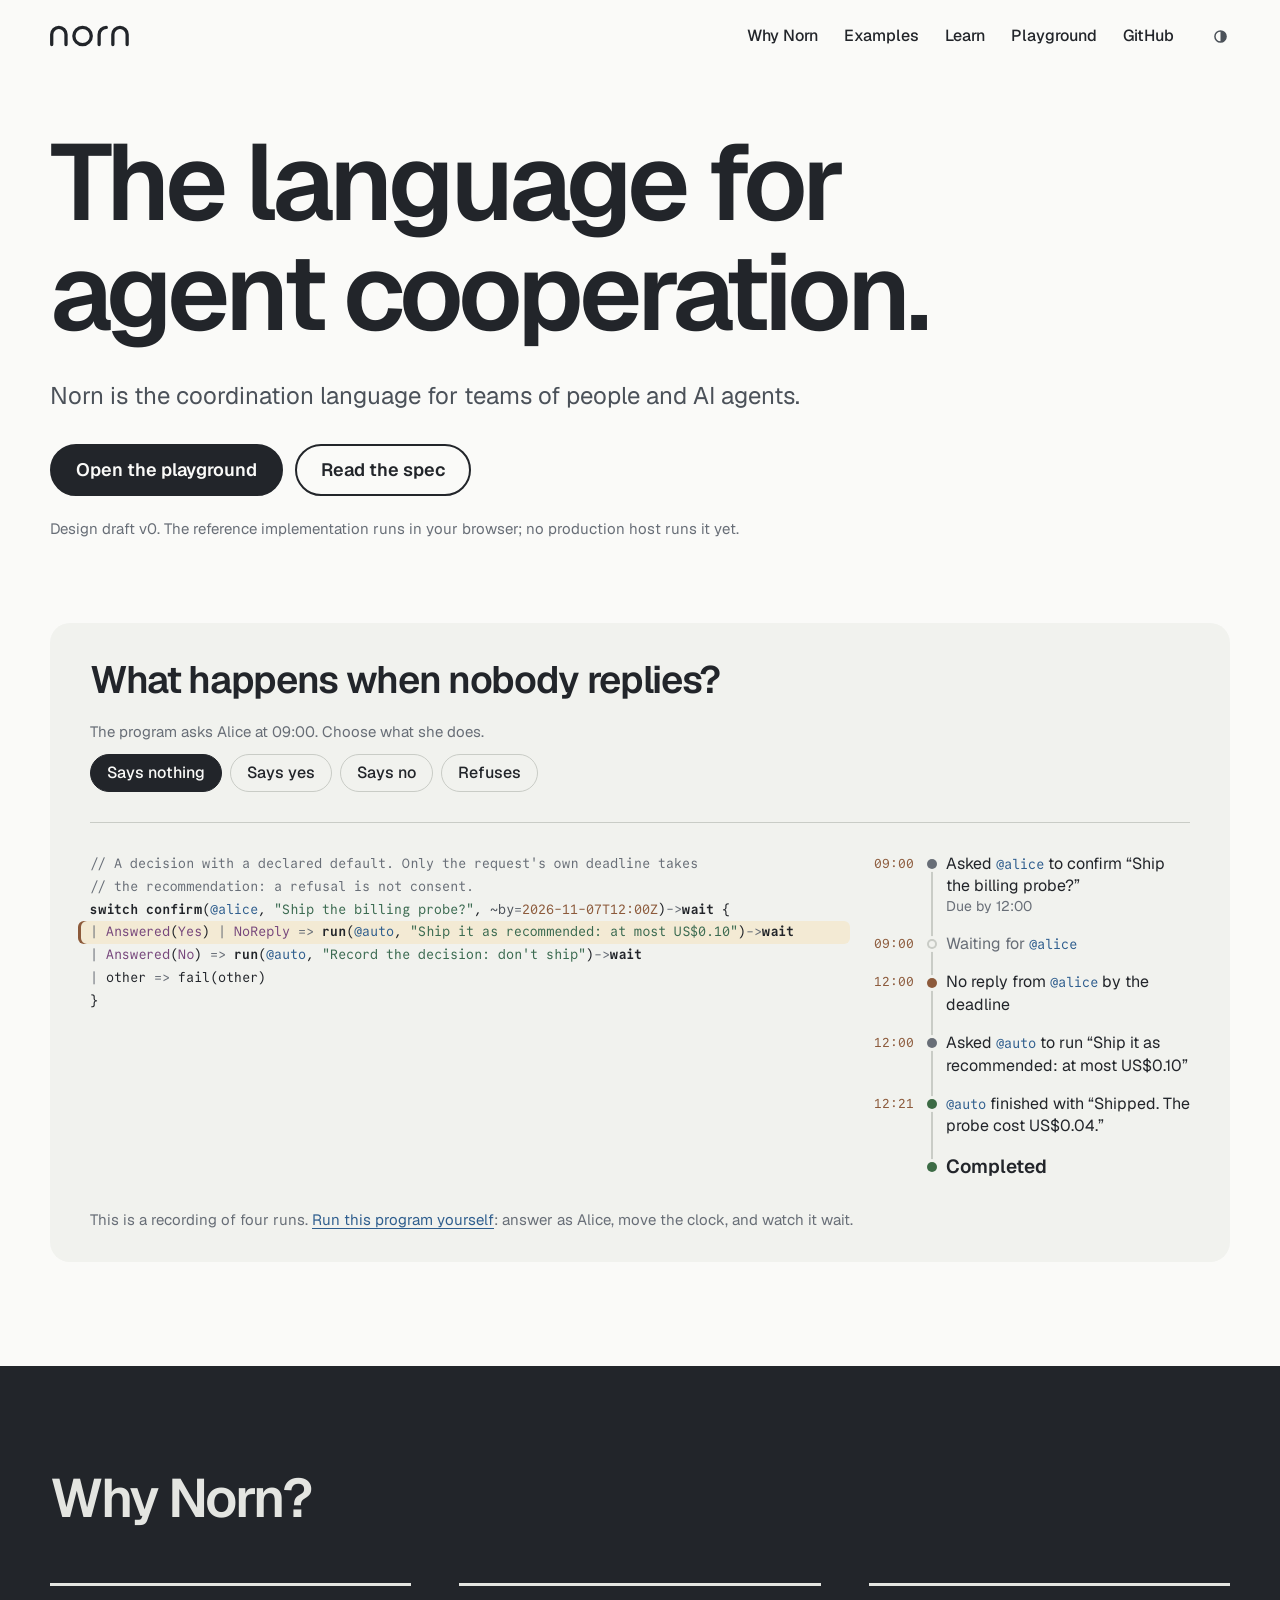
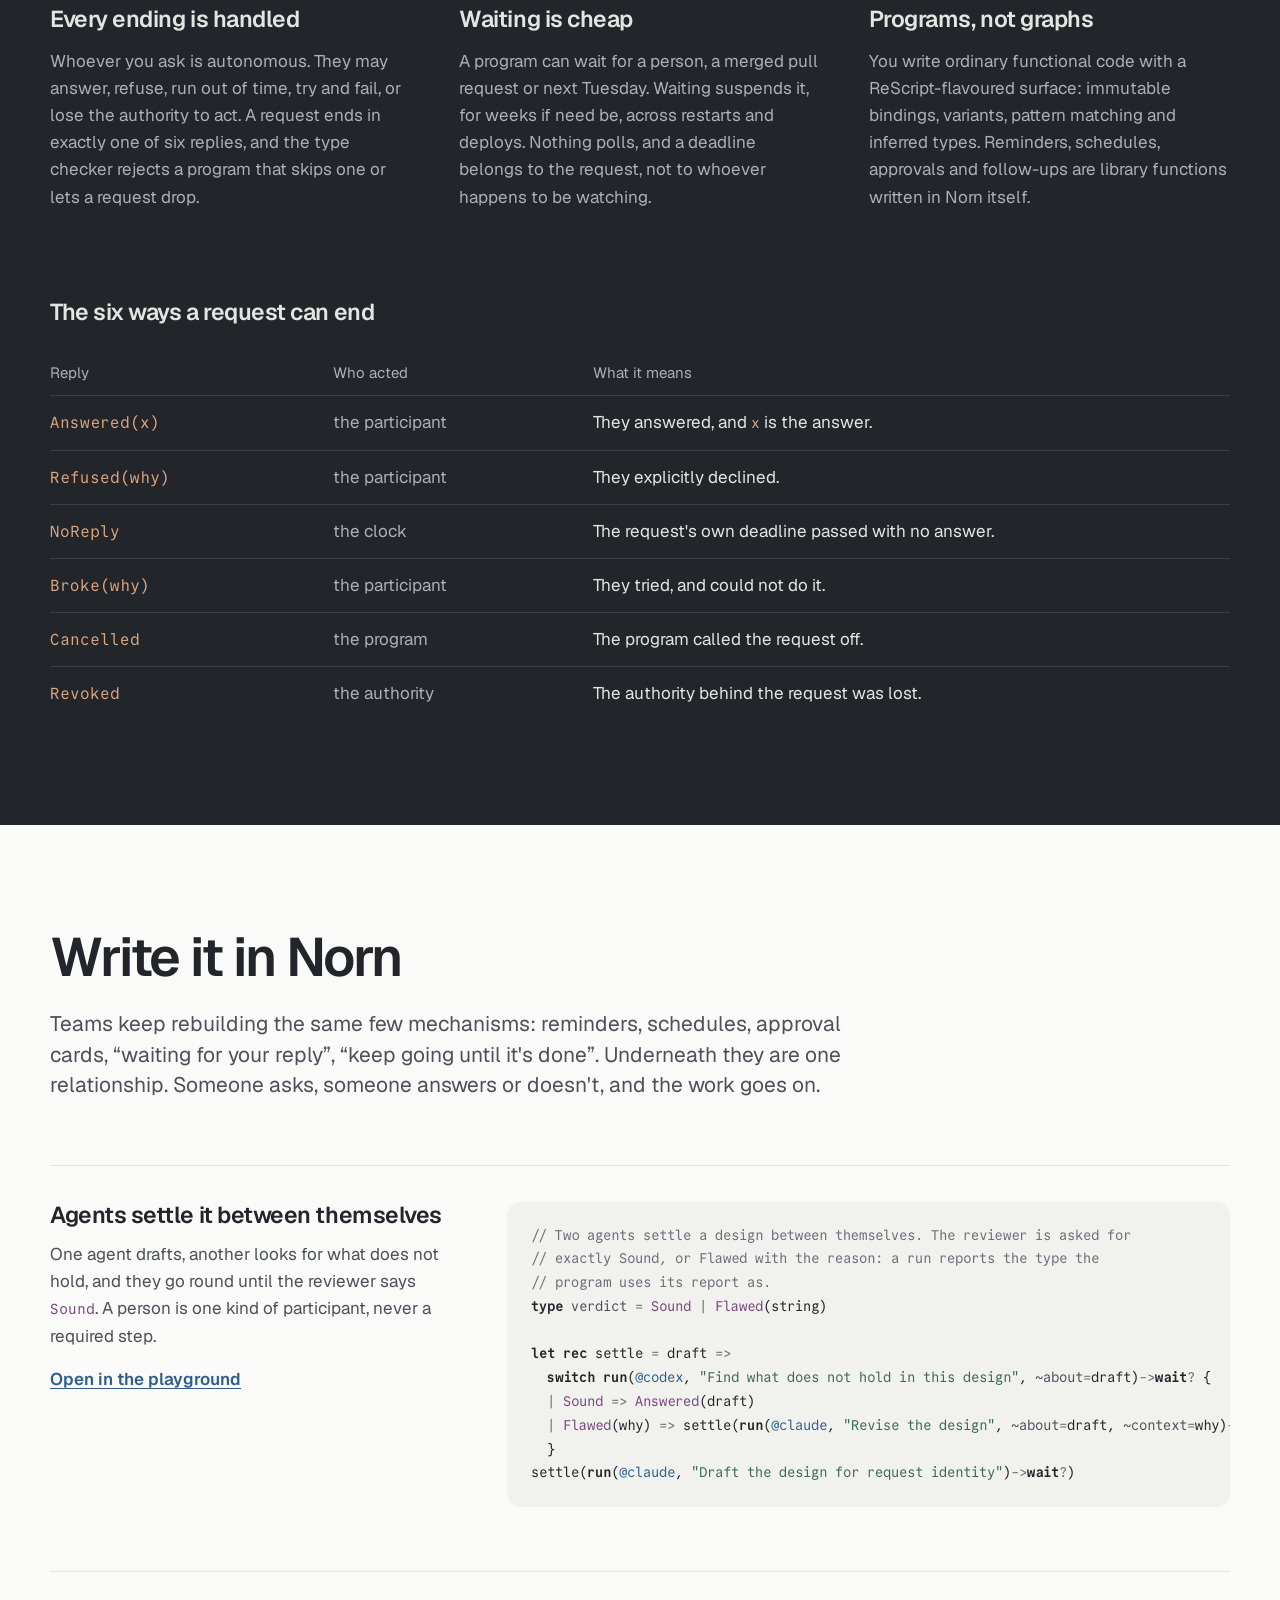
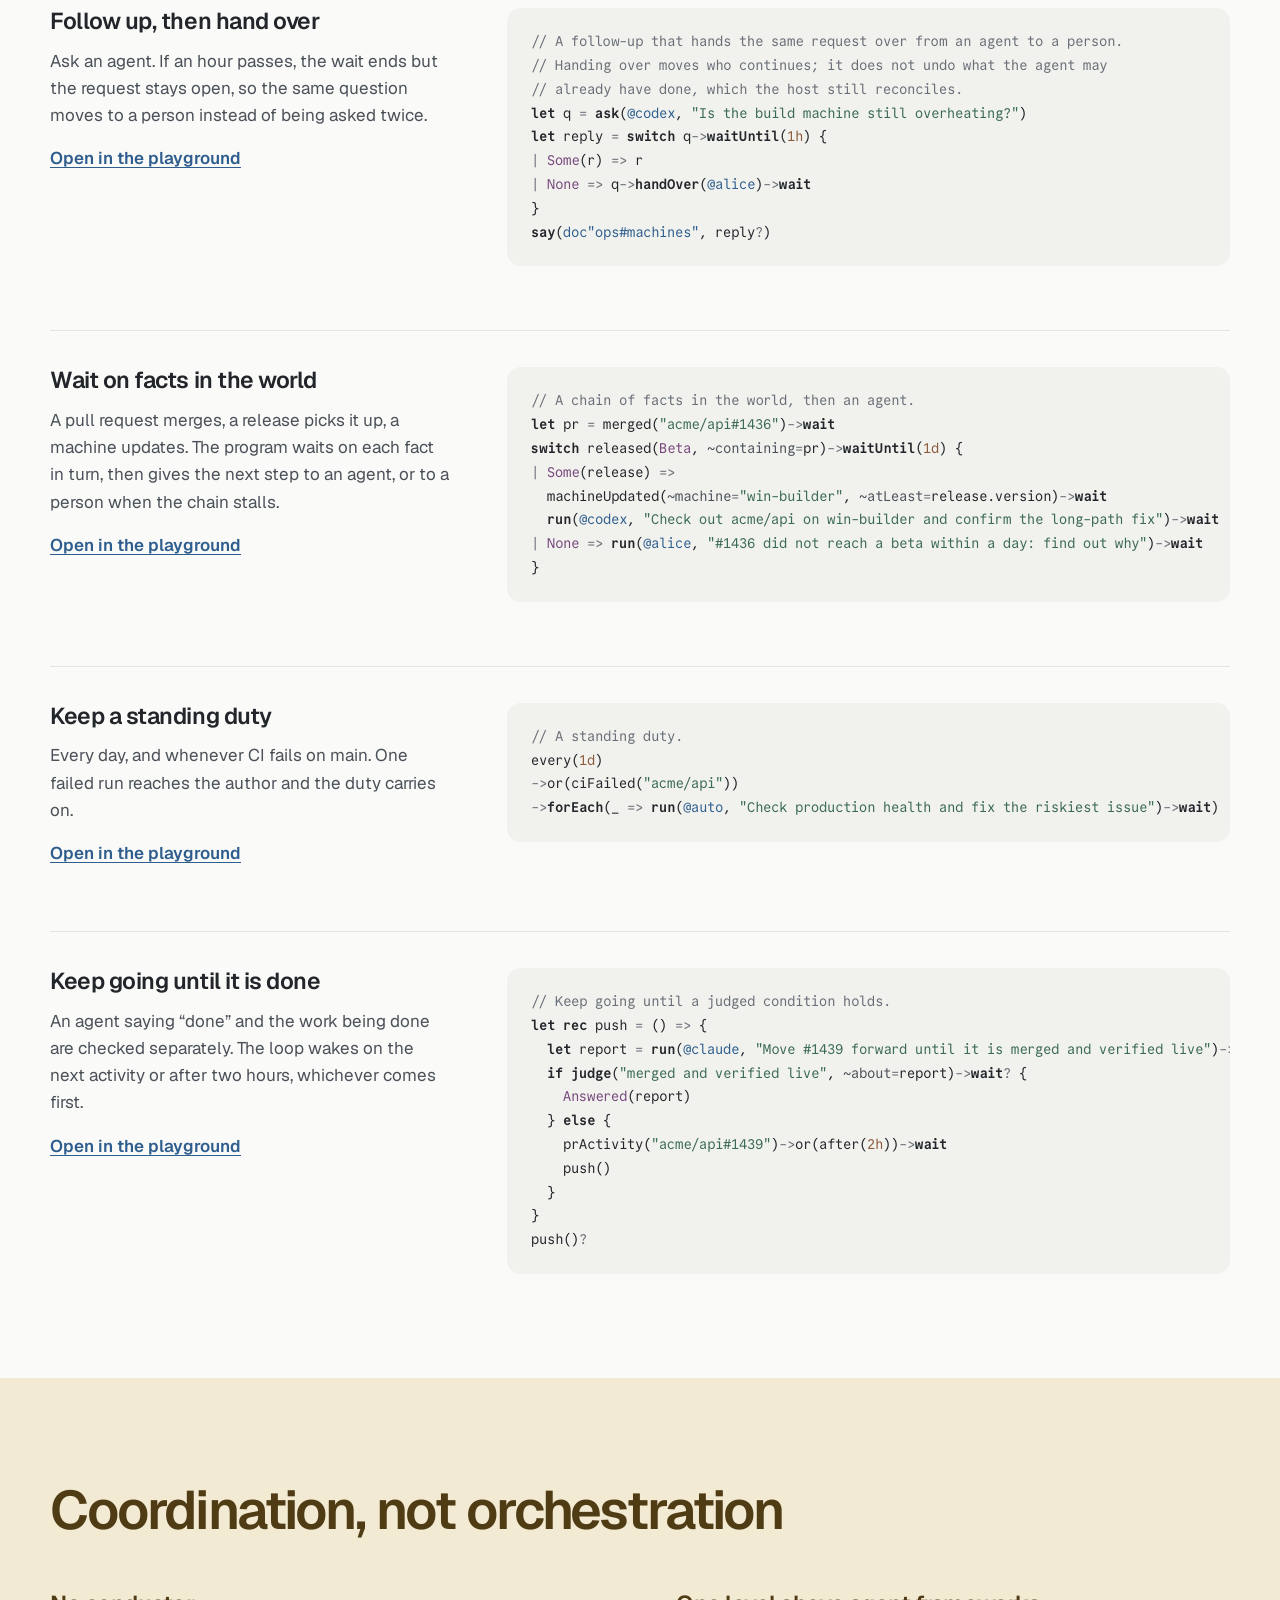
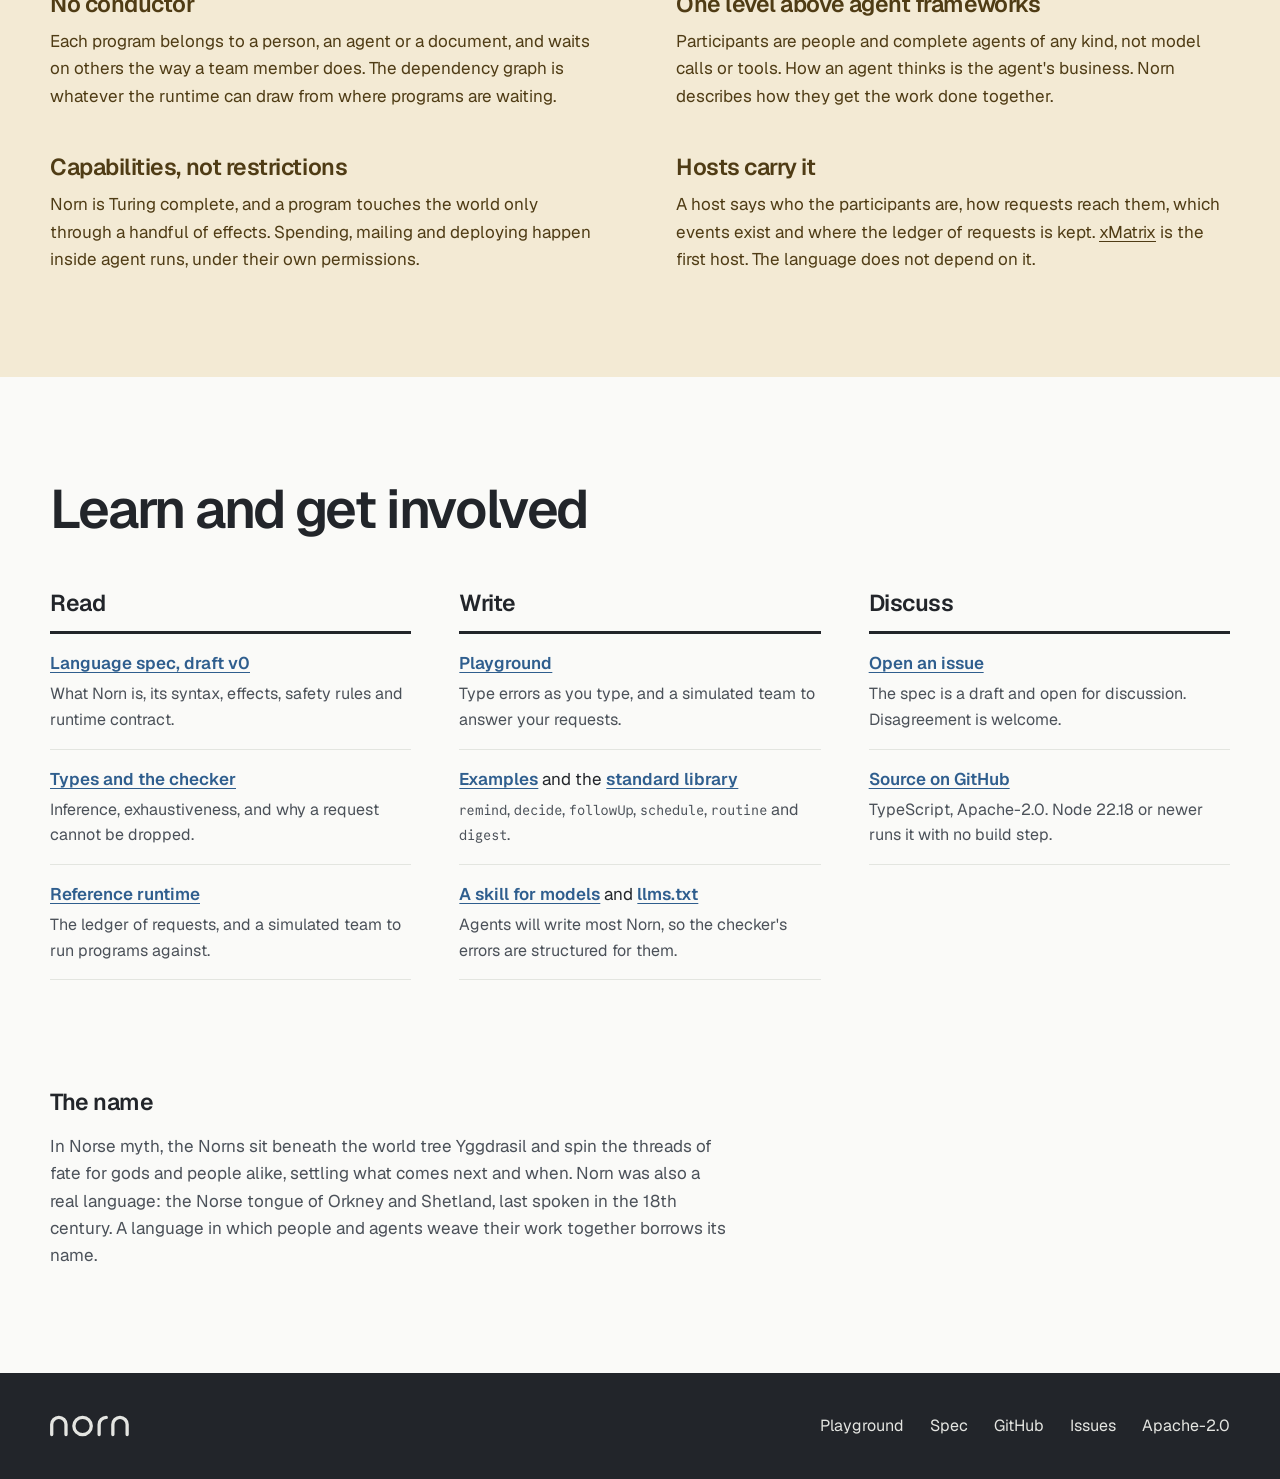
==== index.html @ 23d5b61e "Change the headline to the language for agent cooperation Co-Authored-By: Claude Fable 5.2 <noreply@" ====
<!doctype html>
<!-- Generated by tools/build.ts from src/index.html: edit that file. -->
<html lang="en">
<head>
  <meta charset="utf-8">
  <meta name="viewport" content="width=device-width, initial-scale=1, viewport-fit=cover">
  <title>Norn: the coordination language for teams of people and AI agents</title>
  <meta name="description" content="Norn is a programming language for coordination. A program asks people and AI agents, waits, decides and hands work over, and the type checker makes it handle every way a request can end.">
  <link rel="canonical" href="https://norn-lang.org/">
  <meta name="color-scheme" content="light dark">
  <meta name="theme-color" content="#fafaf8" media="(prefers-color-scheme: light)">
  <meta name="theme-color" content="#16181b" media="(prefers-color-scheme: dark)">
  <meta property="og:type" content="website">
  <meta property="og:site_name" content="Norn">
  <meta property="og:url" content="https://norn-lang.org/">
  <meta property="og:title" content="Norn: the coordination language for teams of people and AI agents">
  <meta property="og:description" content="A program asks, waits, decides and hands work over. Every request ends in a reply, and the type checker makes the program handle each one.">
  <meta property="og:image" content="https://norn-lang.org/og.png">
  <meta property="og:image:width" content="1200">
  <meta property="og:image:height" content="630">
  <meta property="og:image:alt" content="Norn, the coordination language for teams of people and AI agents">
  <meta name="twitter:card" content="summary_large_image">
  <link rel="icon" href="/favicon.svg" type="image/svg+xml">
  <link rel="preload" href="/fonts/geist-latin-wght-normal.woff2" as="font" type="font/woff2" crossorigin>
  <link rel="preload" href="/fonts/commit-mono-latin-400-normal.woff2" as="font" type="font/woff2" crossorigin>
  <script>
    // The theme chosen here or in the playground on an earlier visit, applied before the first paint.
    try {
      const theme = localStorage.getItem("norn-theme");
      if (theme === "light" || theme === "dark") document.documentElement.dataset.theme = theme;
    } catch {}
  </script>
  <link rel="stylesheet" href="/styles.css">
  <script type="application/ld+json">
  {
    "@context": "https://schema.org",
    "@type": "SoftwareSourceCode",
    "name": "Norn",
    "description": "The coordination language for teams of people and AI agents.",
    "url": "https://norn-lang.org/",
    "codeRepository": "https://github.com/norn-lang/norn",
    "license": "https://www.apache.org/licenses/LICENSE-2.0",
    "programmingLanguage": "Norn"
  }
  </script>
</head>
<body>
  <a class="skip" href="#main">Skip to content</a>

  <header class="top">
    <div class="wrap top-row">
      <a class="brand" href="/" aria-label="Norn home">
        <svg class="wordmark" viewBox="0 2.6 56 16.8" aria-hidden="true">
          <path d="M1.2 17V10a5 5 0 0 1 10 0v7M44 17V10a5 5 0 0 1 10 0v7M34.4 17V10a5 5 0 0 1 5-5"/>
          <circle cx="22.8" cy="11" r="6.1"/>
        </svg>
      </a>
      <nav class="top-nav" aria-label="Site">
        <a href="#why">Why Norn</a>
        <a href="#write">Examples</a>
        <a href="#learn">Learn</a>
        <a href="/norn/">Playground</a>
        <a href="https://github.com/norn-lang/norn">GitHub</a>
      </nav>
      <button id="theme" class="theme" type="button" aria-label="Switch between light and dark">
        <svg viewBox="0 0 16 16" aria-hidden="true"><circle cx="8" cy="8" r="5.25"/><path d="M8 2.75a5.25 5.25 0 0 1 0 10.5z"/></svg>
      </button>
    </div>
  </header>

  <main id="main">
    <section class="hero">
      <div class="wrap">
        <h1>The language for agent cooperation.</h1>
        <div class="hero-lede">
          <p>Norn is the coordination language for teams of people and AI agents.</p>
          <div class="hero-actions">
            <a class="button button-primary" href="/norn/">Open the playground</a>
            <a class="button" href="https://github.com/norn-lang/norn/blob/main/docs/spec.md">Read the spec</a>
          </div>
          <p class="hero-status">Design draft v0. The reference implementation runs in your browser; no production host runs it yet.</p>
        </div>
      </div>

      <div class="wrap">
        <div class="sim" id="sim">
          <div class="sim-head">
            <h2>What happens when nobody replies?</h2>
            <fieldset class="sim-choice">
              <legend>The program asks Alice at 09:00. Choose what she does.</legend>
              <label><input type="radio" name="sim" id="sim-none" checked><span>Says nothing</span></label>
              <label><input type="radio" name="sim" id="sim-yes"><span>Says yes</span></label>
              <label><input type="radio" name="sim" id="sim-no"><span>Says no</span></label>
              <label><input type="radio" name="sim" id="sim-refuse"><span>Refuses</span></label>
            </fieldset>
          </div>
          <div class="sim-body">
            <pre class="code sim-code" tabindex="0" aria-label="Norn program: a decision with a declared default"><code><span class="ln"><span class="tok-comment">// A decision with a declared default. Only the request's own deadline takes</span></span><span class="ln"><span class="tok-comment">// the recommendation: a refusal is not consent.</span></span><span class="ln"><span class="tok-keyword">switch</span> <span class="tok-effect">confirm</span>(<span class="tok-participant">@alice</span>, <span class="tok-string">"Ship the billing probe?"</span>, <span class="tok-label">~by</span><span class="tok-operator">=</span><span class="tok-time">2026-11-07T12:00Z</span>)<span class="tok-operator">-&gt;</span><span class="tok-effect">wait</span> {</span><span class="ln"><span class="tok-operator">|</span> <span class="tok-constructor">Answered</span>(<span class="tok-constructor">Yes</span>) <span class="tok-operator">|</span> <span class="tok-constructor">NoReply</span> <span class="tok-operator">=&gt;</span> <span class="tok-effect">run</span>(<span class="tok-participant">@auto</span>, <span class="tok-string">"Ship it as recommended: at most US$0.10"</span>)<span class="tok-operator">-&gt;</span><span class="tok-effect">wait</span></span><span class="ln"><span class="tok-operator">|</span> <span class="tok-constructor">Answered</span>(<span class="tok-constructor">No</span>) <span class="tok-operator">=&gt;</span> <span class="tok-effect">run</span>(<span class="tok-participant">@auto</span>, <span class="tok-string">"Record the decision: don't ship"</span>)<span class="tok-operator">-&gt;</span><span class="tok-effect">wait</span></span><span class="ln"><span class="tok-operator">|</span> other <span class="tok-operator">=&gt;</span> <span class="tok-call">fail</span>(other)</span><span class="ln">}</span></code></pre>
            <div class="sim-story" aria-live="polite">
              <ol class="story" data-sim="none">
                <li class="ev-reach"><time>09:00</time><p>Asked <b class="who">@alice</b> to confirm “Ship the billing probe?” <small>Due by 12:00</small></p></li>
                <li class="ev-wait"><time>09:00</time><p>Waiting for <b class="who">@alice</b></p></li>
                <li class="ev-deadline"><time>12:00</time><p>No reply from <b class="who">@alice</b> by the deadline</p></li>
                <li class="ev-reach"><time>12:00</time><p>Asked <b class="who">@auto</b> to run “Ship it as recommended: at most US$0.10”</p></li>
                <li class="ev-good"><time>12:21</time><p><b class="who">@auto</b> finished with “Shipped. The probe cost US$0.04.”</p></li>
                <li class="ev-end ev-good"><time>12:21</time><p>Completed</p></li>
              </ol>
              <ol class="story" data-sim="yes">
                <li class="ev-reach"><time>09:00</time><p>Asked <b class="who">@alice</b> to confirm “Ship the billing probe?” <small>Due by 12:00</small></p></li>
                <li class="ev-wait"><time>09:00</time><p>Waiting for <b class="who">@alice</b></p></li>
                <li class="ev-good"><time>10:12</time><p><b class="who">@alice</b> answered <code>Yes</code></p></li>
                <li class="ev-reach"><time>10:12</time><p>Asked <b class="who">@auto</b> to run “Ship it as recommended: at most US$0.10”</p></li>
                <li class="ev-good"><time>10:33</time><p><b class="who">@auto</b> finished with “Shipped. The probe cost US$0.04.”</p></li>
                <li class="ev-end ev-good"><time>10:33</time><p>Completed</p></li>
              </ol>
              <ol class="story" data-sim="no">
                <li class="ev-reach"><time>09:00</time><p>Asked <b class="who">@alice</b> to confirm “Ship the billing probe?” <small>Due by 12:00</small></p></li>
                <li class="ev-wait"><time>09:00</time><p>Waiting for <b class="who">@alice</b></p></li>
                <li class="ev-good"><time>10:12</time><p><b class="who">@alice</b> answered <code>No</code></p></li>
                <li class="ev-reach"><time>10:12</time><p>Asked <b class="who">@auto</b> to run “Record the decision: don't ship”</p></li>
                <li class="ev-good"><time>10:14</time><p><b class="who">@auto</b> finished with “Recorded in the decision log.”</p></li>
                <li class="ev-end ev-good"><time>10:14</time><p>Completed</p></li>
              </ol>
              <ol class="story" data-sim="refuse">
                <li class="ev-reach"><time>09:00</time><p>Asked <b class="who">@alice</b> to confirm “Ship the billing probe?” <small>Due by 12:00</small></p></li>
                <li class="ev-wait"><time>09:00</time><p>Waiting for <b class="who">@alice</b></p></li>
                <li class="ev-bad"><time>10:12</time><p><b class="who">@alice</b> refused: “Not mine to decide. Ask whoever owns billing.”</p></li>
                <li class="ev-end ev-bad"><time>10:12</time><p>Failed with <code>Refused</code>. The author is told.</p></li>
              </ol>
            </div>
          </div>
          <p class="sim-foot">This is a recording of four runs. <a href="https://norn-lang.org/norn/#example=decide">Run this program yourself</a>: answer as Alice, move the clock, and watch it wait.</p>
        </div>
      </div>
    </section>

    <section class="band band-dark" id="why">
      <div class="wrap">
        <h2 class="band-title">Why Norn?</h2>
        <div class="pillars">
          <div class="pillar">
            <h3>Every ending is handled</h3>
            <p>Whoever you ask is autonomous. They may answer, refuse, run out of time, try and fail, or lose the authority to act. A request ends in exactly one of six replies, and the type checker rejects a program that skips one or lets a request drop.</p>
          </div>
          <div class="pillar">
            <h3>Waiting is cheap</h3>
            <p>A program can wait for a person, a merged pull request or next Tuesday. Waiting suspends it, for weeks if need be, across restarts and deploys. Nothing polls, and a deadline belongs to the request, not to whoever happens to be watching.</p>
          </div>
          <div class="pillar">
            <h3>Programs, not graphs</h3>
            <p>You write ordinary functional code with a ReScript-flavoured surface: immutable bindings, variants, pattern matching and inferred types. Reminders, schedules, approvals and follow-ups are library functions written in Norn itself.</p>
          </div>
        </div>

        <div class="replies">
          <h3 id="replies-title">The six ways a request can end</h3>
          <table aria-labelledby="replies-title">
            <thead>
              <tr><th scope="col">Reply</th><th scope="col">Who acted</th><th scope="col">What it means</th></tr>
            </thead>
            <tbody>
              <tr><th scope="row"><code>Answered(x)</code></th><td>the participant</td><td>They answered, and <code>x</code> is the answer.</td></tr>
              <tr><th scope="row"><code>Refused(why)</code></th><td>the participant</td><td>They explicitly declined.</td></tr>
              <tr><th scope="row"><code>NoReply</code></th><td>the clock</td><td>The request's own deadline passed with no answer.</td></tr>
              <tr><th scope="row"><code>Broke(why)</code></th><td>the participant</td><td>They tried, and could not do it.</td></tr>
              <tr><th scope="row"><code>Cancelled</code></th><td>the program</td><td>The program called the request off.</td></tr>
              <tr><th scope="row"><code>Revoked</code></th><td>the authority</td><td>The authority behind the request was lost.</td></tr>
            </tbody>
          </table>
        </div>
      </div>
    </section>

    <section class="band" id="write">
      <div class="wrap">
        <h2 class="band-title">Write it in Norn</h2>
        <p class="band-lede">Teams keep rebuilding the same few mechanisms: reminders, schedules, approval cards, “waiting for your reply”, “keep going until it's done”. Underneath they are one relationship. Someone asks, someone answers or doesn't, and the work goes on.</p>

        <article class="case">
          <div class="case-text">
            <h3>Agents settle it between themselves</h3>
            <p>One agent drafts, another looks for what does not hold, and they go round until the reviewer says <code>Sound</code>. A person is one kind of participant, never a required step.</p>
            <a class="case-link" href="https://norn-lang.org/norn/#code=[base64]">Open in the playground</a>
          </div>
          <pre class="code" tabindex="0"><code><span class="ln"><span class="tok-comment">// Two agents settle a design between themselves. The reviewer is asked for</span></span><span class="ln"><span class="tok-comment">// exactly Sound, or Flawed with the reason: a run reports the type the</span></span><span class="ln"><span class="tok-comment">// program uses its report as.</span></span><span class="ln"><span class="tok-keyword">type</span> <span class="tok-type">verdict</span> <span class="tok-operator">=</span> <span class="tok-constructor">Sound</span> <span class="tok-operator">|</span> <span class="tok-constructor">Flawed</span>(string)</span><span class="ln"></span><span class="ln"><span class="tok-keyword">let</span> <span class="tok-keyword">rec</span> settle <span class="tok-operator">=</span> draft <span class="tok-operator">=&gt;</span></span><span class="ln">  <span class="tok-keyword">switch</span> <span class="tok-effect">run</span>(<span class="tok-participant">@codex</span>, <span class="tok-string">"Find what does not hold in this design"</span>, <span class="tok-label">~about</span><span class="tok-operator">=</span>draft)<span class="tok-operator">-&gt;</span><span class="tok-effect">wait</span><span class="tok-operator">?</span> {</span><span class="ln">  <span class="tok-operator">|</span> <span class="tok-constructor">Sound</span> <span class="tok-operator">=&gt;</span> <span class="tok-constructor">Answered</span>(draft)</span><span class="ln">  <span class="tok-operator">|</span> <span class="tok-constructor">Flawed</span>(why) <span class="tok-operator">=&gt;</span> <span class="tok-call">settle</span>(<span class="tok-effect">run</span>(<span class="tok-participant">@claude</span>, <span class="tok-string">"Revise the design"</span>, <span class="tok-label">~about</span><span class="tok-operator">=</span>draft, <span class="tok-label">~context</span><span class="tok-operator">=</span>why)<span class="tok-operator">-&gt;</span><span class="tok-effect">wait</span><span class="tok-operator">?</span>)</span><span class="ln">  }</span><span class="ln"><span class="tok-call">settle</span>(<span class="tok-effect">run</span>(<span class="tok-participant">@claude</span>, <span class="tok-string">"Draft the design for request identity"</span>)<span class="tok-operator">-&gt;</span><span class="tok-effect">wait</span><span class="tok-operator">?</span>)</span></code></pre>
        </article>

        <article class="case">
          <div class="case-text">
            <h3>Follow up, then hand over</h3>
            <p>Ask an agent. If an hour passes, the wait ends but the request stays open, so the same question moves to a person instead of being asked twice.</p>
            <a class="case-link" href="https://norn-lang.org/norn/#example=follow-up">Open in the playground</a>
          </div>
          <pre class="code" tabindex="0"><code><span class="ln"><span class="tok-comment">// A follow-up that hands the same request over from an agent to a person.</span></span><span class="ln"><span class="tok-comment">// Handing over moves who continues; it does not undo what the agent may</span></span><span class="ln"><span class="tok-comment">// already have done, which the host still reconciles.</span></span><span class="ln"><span class="tok-keyword">let</span> q <span class="tok-operator">=</span> <span class="tok-effect">ask</span>(<span class="tok-participant">@codex</span>, <span class="tok-string">"Is the build machine still overheating?"</span>)</span><span class="ln"><span class="tok-keyword">let</span> reply <span class="tok-operator">=</span> <span class="tok-keyword">switch</span> q<span class="tok-operator">-&gt;</span><span class="tok-effect">waitUntil</span>(<span class="tok-time">1h</span>) {</span><span class="ln"><span class="tok-operator">|</span> <span class="tok-constructor">Some</span>(r) <span class="tok-operator">=&gt;</span> r</span><span class="ln"><span class="tok-operator">|</span> <span class="tok-constructor">None</span> <span class="tok-operator">=&gt;</span> q<span class="tok-operator">-&gt;</span><span class="tok-effect">handOver</span>(<span class="tok-participant">@alice</span>)<span class="tok-operator">-&gt;</span><span class="tok-effect">wait</span></span><span class="ln">}</span><span class="ln"><span class="tok-effect">say</span>(<span class="tok-ref">doc"ops#machines"</span>, reply<span class="tok-operator">?</span>)</span></code></pre>
        </article>

        <article class="case">
          <div class="case-text">
            <h3>Wait on facts in the world</h3>
            <p>A pull request merges, a release picks it up, a machine updates. The program waits on each fact in turn, then gives the next step to an agent, or to a person when the chain stalls.</p>
            <a class="case-link" href="https://norn-lang.org/norn/#example=release-chain">Open in the playground</a>
          </div>
          <pre class="code" tabindex="0"><code><span class="ln"><span class="tok-comment">// A chain of facts in the world, then an agent.</span></span><span class="ln"><span class="tok-keyword">let</span> pr <span class="tok-operator">=</span> <span class="tok-call">merged</span>(<span class="tok-string">"acme/api#1436"</span>)<span class="tok-operator">-&gt;</span><span class="tok-effect">wait</span></span><span class="ln"><span class="tok-keyword">switch</span> <span class="tok-call">released</span>(<span class="tok-constructor">Beta</span>, <span class="tok-label">~containing</span><span class="tok-operator">=</span>pr)<span class="tok-operator">-&gt;</span><span class="tok-effect">waitUntil</span>(<span class="tok-time">1d</span>) {</span><span class="ln"><span class="tok-operator">|</span> <span class="tok-constructor">Some</span>(release) <span class="tok-operator">=&gt;</span></span><span class="ln">  <span class="tok-call">machineUpdated</span>(<span class="tok-label">~machine</span><span class="tok-operator">=</span><span class="tok-string">"win-builder"</span>, <span class="tok-label">~atLeast</span><span class="tok-operator">=</span>release.version)<span class="tok-operator">-&gt;</span><span class="tok-effect">wait</span></span><span class="ln">  <span class="tok-effect">run</span>(<span class="tok-participant">@codex</span>, <span class="tok-string">"Check out acme/api on win-builder and confirm the long-path fix"</span>)<span class="tok-operator">-&gt;</span><span class="tok-effect">wait</span></span><span class="ln"><span class="tok-operator">|</span> <span class="tok-constructor">None</span> <span class="tok-operator">=&gt;</span> <span class="tok-effect">run</span>(<span class="tok-participant">@alice</span>, <span class="tok-string">"#1436 did not reach a beta within a day: find out why"</span>)<span class="tok-operator">-&gt;</span><span class="tok-effect">wait</span></span><span class="ln">}</span></code></pre>
        </article>

        <article class="case">
          <div class="case-text">
            <h3>Keep a standing duty</h3>
            <p>Every day, and whenever CI fails on main. One failed run reaches the author and the duty carries on.</p>
            <a class="case-link" href="https://norn-lang.org/norn/#example=standing-duty">Open in the playground</a>
          </div>
          <pre class="code" tabindex="0"><code><span class="ln"><span class="tok-comment">// A standing duty.</span></span><span class="ln"><span class="tok-call">every</span>(<span class="tok-time">1d</span>)</span><span class="ln"><span class="tok-operator">-&gt;</span><span class="tok-call">or</span>(<span class="tok-call">ciFailed</span>(<span class="tok-string">"acme/api"</span>))</span><span class="ln"><span class="tok-operator">-&gt;</span><span class="tok-effect">forEach</span>(_ <span class="tok-operator">=&gt;</span> <span class="tok-effect">run</span>(<span class="tok-participant">@auto</span>, <span class="tok-string">"Check production health and fix the riskiest issue"</span>)<span class="tok-operator">-&gt;</span><span class="tok-effect">wait</span>)</span></code></pre>
        </article>

        <article class="case">
          <div class="case-text">
            <h3>Keep going until it is done</h3>
            <p>An agent saying “done” and the work being done are checked separately. The loop wakes on the next activity or after two hours, whichever comes first.</p>
            <a class="case-link" href="https://norn-lang.org/norn/#example=push">Open in the playground</a>
          </div>
          <pre class="code" tabindex="0"><code><span class="ln"><span class="tok-comment">// Keep going until a judged condition holds.</span></span><span class="ln"><span class="tok-keyword">let</span> <span class="tok-keyword">rec</span> push <span class="tok-operator">=</span> () <span class="tok-operator">=&gt;</span> {</span><span class="ln">  <span class="tok-keyword">let</span> report <span class="tok-operator">=</span> <span class="tok-effect">run</span>(<span class="tok-participant">@claude</span>, <span class="tok-string">"Move #1439 forward until it is merged and verified live"</span>)<span class="tok-operator">-&gt;</span><span class="tok-effect">wait</span><span class="tok-operator">?</span></span><span class="ln">  <span class="tok-keyword">if</span> <span class="tok-effect">judge</span>(<span class="tok-string">"merged and verified live"</span>, <span class="tok-label">~about</span><span class="tok-operator">=</span>report)<span class="tok-operator">-&gt;</span><span class="tok-effect">wait</span><span class="tok-operator">?</span> {</span><span class="ln">    <span class="tok-constructor">Answered</span>(report)</span><span class="ln">  } <span class="tok-keyword">else</span> {</span><span class="ln">    <span class="tok-call">prActivity</span>(<span class="tok-string">"acme/api#1439"</span>)<span class="tok-operator">-&gt;</span><span class="tok-call">or</span>(<span class="tok-call">after</span>(<span class="tok-time">2h</span>))<span class="tok-operator">-&gt;</span><span class="tok-effect">wait</span></span><span class="ln">    <span class="tok-call">push</span>()</span><span class="ln">  }</span><span class="ln">}</span><span class="ln"><span class="tok-call">push</span>()<span class="tok-operator">?</span></span></code></pre>
        </article>
      </div>
    </section>

    <section class="band band-wool" id="fits">
      <div class="wrap">
        <h2 class="band-title">Coordination, not orchestration</h2>
        <div class="fits">
          <div>
            <h3>No conductor</h3>
            <p>Each program belongs to a person, an agent or a document, and waits on others the way a team member does. The dependency graph is whatever the runtime can draw from where programs are waiting.</p>
          </div>
          <div>
            <h3>One level above agent frameworks</h3>
            <p>Participants are people and complete agents of any kind, not model calls or tools. How an agent thinks is the agent's business. Norn describes how they get the work done together.</p>
          </div>
          <div>
            <h3>Capabilities, not restrictions</h3>
            <p>Norn is Turing complete, and a program touches the world only through a handful of effects. Spending, mailing and deploying happen inside agent runs, under their own permissions.</p>
          </div>
          <div>
            <h3>Hosts carry it</h3>
            <p>A host says who the participants are, how requests reach them, which events exist and where the ledger of requests is kept. <a href="https://github.com/LambdaLabsHQ/xmatrix">xMatrix</a> is the first host. The language does not depend on it.</p>
          </div>
        </div>
      </div>
    </section>

    <section class="band" id="learn">
      <div class="wrap">
        <h2 class="band-title">Learn and get involved</h2>
        <div class="learn">
          <div class="learn-col">
            <h3>Read</h3>
            <ul>
              <li><a href="https://github.com/norn-lang/norn/blob/main/docs/spec.md">Language spec, draft v0</a><span>What Norn is, its syntax, effects, safety rules and runtime contract.</span></li>
              <li><a href="https://github.com/norn-lang/norn/blob/main/docs/types.md">Types and the checker</a><span>Inference, exhaustiveness, and why a request cannot be dropped.</span></li>
              <li><a href="https://github.com/norn-lang/norn/blob/main/docs/reference-runtime.md">Reference runtime</a><span>The ledger of requests, and a simulated team to run programs against.</span></li>
            </ul>
          </div>
          <div class="learn-col">
            <h3>Write</h3>
            <ul>
              <li><a href="/norn/">Playground</a><span>Type errors as you type, and a simulated team to answer your requests.</span></li>
              <li><a href="https://github.com/norn-lang/norn/tree/main/examples">Examples</a> and the <a href="https://github.com/norn-lang/norn/blob/main/std/std.norn">standard library</a><span><code>remind</code>, <code>decide</code>, <code>followUp</code>, <code>schedule</code>, <code>routine</code> and <code>digest</code>.</span></li>
              <li><a href="https://github.com/norn-lang/norn/blob/main/skills/norn/SKILL.md">A skill for models</a> and <a href="/llms.txt">llms.txt</a><span>Agents will write most Norn, so the checker's errors are structured for them.</span></li>
            </ul>
          </div>
          <div class="learn-col">
            <h3>Discuss</h3>
            <ul>
              <li><a href="https://github.com/norn-lang/norn/issues">Open an issue</a><span>The spec is a draft and open for discussion. Disagreement is welcome.</span></li>
              <li><a href="https://github.com/norn-lang/norn">Source on GitHub</a><span>TypeScript, Apache-2.0. Node 22.18 or newer runs it with no build step.</span></li>
            </ul>
          </div>
        </div>

        <div class="name">
          <h2>The name</h2>
          <p>In Norse myth, the Norns sit beneath the world tree Yggdrasil and spin the threads of fate for gods and people alike, settling what comes next and when. Norn was also a real language: the Norse tongue of Orkney and Shetland, last spoken in the 18th century. A language in which people and agents weave their work together borrows its name.</p>
        </div>
      </div>
    </section>
  </main>

  <footer class="foot">
    <div class="wrap foot-row">
      <svg class="wordmark" viewBox="0 2.6 56 16.8" role="img" aria-label="Norn">
        <path d="M1.2 17V10a5 5 0 0 1 10 0v7M44 17V10a5 5 0 0 1 10 0v7M34.4 17V10a5 5 0 0 1 5-5"/>
        <circle cx="22.8" cy="11" r="6.1"/>
      </svg>
      <nav class="foot-nav" aria-label="Footer">
        <a href="/norn/">Playground</a>
        <a href="https://github.com/norn-lang/norn/blob/main/docs/spec.md">Spec</a>
        <a href="https://github.com/norn-lang/norn">GitHub</a>
        <a href="https://github.com/norn-lang/norn/issues">Issues</a>
        <a href="https://github.com/norn-lang/norn/blob/main/LICENSE">Apache-2.0</a>
      </nav>
    </div>
  </footer>

  <script>
    // Light and dark, remembered under the key the playground uses.
    document.getElementById("theme").addEventListener("click", () => {
      const root = document.documentElement;
      const dark = root.dataset.theme ? root.dataset.theme === "dark" : matchMedia("(prefers-color-scheme: dark)").matches;
      root.dataset.theme = dark ? "light" : "dark";
      try { localStorage.setItem("norn-theme", root.dataset.theme); } catch {}
    });
  </script>
</body>
</html>
---- styles.css ----
/*
 * norn-lang.org. The colours are the playground's: the natural colours of
 * Shetland sheep, whose names come from the Norn language. Shaela (dark
 * grey) is ink, moorit (reddish brown) marks times, mioget (light yellowish
 * brown) marks what is waited on, and woad blue marks participants and links.
 */

@font-face {
  font-family: "Geist";
  src: url("/fonts/geist-latin-wght-normal.woff2") format("woff2");
  font-weight: 100 900;
  font-style: normal;
  font-display: swap;
}

@font-face {
  font-family: "Commit Mono";
  src: url("/fonts/commit-mono-latin-400-normal.woff2") format("woff2");
  font-weight: 400;
  font-style: normal;
  font-display: swap;
}

@font-face {
  font-family: "Commit Mono";
  src: url("/fonts/commit-mono-latin-700-normal.woff2") format("woff2");
  font-weight: 700;
  font-style: normal;
  font-display: swap;
}

:root {
  color-scheme: light;
  --ground: #fafaf8;
  --slip: #f1f2ee;
  --ink: #22252a;
  --ink-2: #4b5159;
  --ink-3: #686e77;
  --rule: #e3e5e0;
  --thread: #c9ccc6;
  --woad: #2f5e8e;
  --moorit: #8c5a3b;
  --orchil: #77477c;
  --string: #3a6a50;
  --madder: #b0392c;
  --lichen: #3c6b45;
  --mioget: #f3ead4;
  --mioget-ink: #4f3c15;
  --shaela: #22252a;
  --shaela-ink: #e4e5e1;
  --shaela-ink-2: #aab0b7;
  --shaela-rule: #3a3f45;
  --shaela-code: #dca581;

  --sans: "Geist", system-ui, -apple-system, "Segoe UI", Roboto, "Helvetica Neue", Arial, sans-serif;
  --mono: "Commit Mono", ui-monospace, "SF Mono", SFMono-Regular, "Cascadia Code", Menlo, Consolas, monospace;
  --gutter: 28px;
}

@media (prefers-color-scheme: dark) {
  :root:not([data-theme="light"]) {
    color-scheme: dark;
    --ground: #16181b;
    --slip: #1d2024;
    --ink: #e4e5e1;
    --ink-2: #c0c4c9;
    --ink-3: #959ba3;
    --rule: #2b2f34;
    --thread: #3a3f45;
    --woad: #93b7df;
    --moorit: #dca581;
    --orchil: #cfa4d4;
    --string: #a2ccb0;
    --madder: #f0907f;
    --lichen: #95c89c;
    --mioget: #2f2919;
    --mioget-ink: #e8cc8c;
    --shaela: #1d2024;
    --shaela-rule: #33383e;
  }
}

:root[data-theme="dark"] {
  color-scheme: dark;
  --ground: #16181b;
  --slip: #1d2024;
  --ink: #e4e5e1;
  --ink-2: #c0c4c9;
  --ink-3: #959ba3;
  --rule: #2b2f34;
  --thread: #3a3f45;
  --woad: #93b7df;
  --moorit: #dca581;
  --orchil: #cfa4d4;
  --string: #a2ccb0;
  --madder: #f0907f;
  --lichen: #95c89c;
  --mioget: #2f2919;
  --mioget-ink: #e8cc8c;
  --shaela: #1d2024;
  --shaela-rule: #33383e;
}

*,
*::before,
*::after {
  box-sizing: border-box;
}

html {
  -webkit-text-size-adjust: 100%;
  text-size-adjust: 100%;
  scroll-behavior: smooth;
}

body {
  margin: 0;
  background: var(--ground);
  color: var(--ink);
  font-family: var(--sans);
  font-size: 17px;
  line-height: 1.6;
  -webkit-font-smoothing: antialiased;
}

h1,
h2,
h3,
p,
ul,
ol,
fieldset,
table {
  margin: 0;
  padding: 0;
}

a {
  color: var(--woad);
  text-decoration-thickness: 1px;
  text-underline-offset: 0.18em;
}

a:hover {
  text-decoration-thickness: 2px;
}

:focus-visible {
  outline: 2px solid var(--woad);
  outline-offset: 3px;
  border-radius: 4px;
}

code,
pre,
time {
  font-family: var(--mono);
  font-size: 0.86em;
}

.wrap {
  max-width: 1236px;
  margin-inline: auto;
  padding-inline: max(var(--gutter), env(safe-area-inset-left)) max(var(--gutter), env(safe-area-inset-right));
}

.skip {
  position: absolute;
  left: 12px;
  top: -60px;
  z-index: 2;
  padding: 8px 14px;
  background: var(--ink);
  color: var(--ground);
  border-radius: 8px;
}

.skip:focus {
  top: 12px;
}

/* The top row */

.top-row {
  display: flex;
  align-items: center;
  gap: 28px;
  height: 72px;
}

.wordmark {
  display: block;
  height: 24px;
  width: auto;
  fill: none;
  stroke: currentColor;
  stroke-width: 2.3;
  stroke-linecap: round;
  overflow: visible;
}

.brand {
  color: var(--ink);
  padding: 8px 0;
}

.top-nav {
  display: flex;
  gap: 26px;
  margin-left: auto;
  font-size: 16px;
  font-weight: 500;
}

.top-nav a,
.foot-nav a {
  color: inherit;
  text-decoration: none;
}

.top-nav a:hover,
.foot-nav a:hover {
  text-decoration: underline;
  text-decoration-thickness: 2px;
}

.theme {
  display: grid;
  place-items: center;
  width: 36px;
  height: 36px;
  margin-right: -8px;
  padding: 0;
  border: 0;
  border-radius: 50%;
  background: none;
  color: var(--ink-2);
  cursor: pointer;
}

.theme:hover {
  background: var(--slip);
  color: var(--ink);
}

.theme svg {
  width: 17px;
  height: 17px;
  fill: none;
  stroke: currentColor;
  stroke-width: 1.4;
}

.theme svg path {
  fill: currentColor;
  stroke: none;
}

/* The opening */

.hero {
  padding: 56px 0 104px;
}

.hero h1 {
  max-width: 13.5em;
  font-size: clamp(44px, 8.4vw, 112px);
  font-weight: 600;
  line-height: 1.02;
  letter-spacing: -0.045em;
  text-wrap: balance;
}

.hero-lede {
  max-width: 34em;
  margin-top: 32px;
  font-size: 24px;
  line-height: 1.45;
  color: var(--ink-2);
}

.hero-actions {
  display: flex;
  flex-wrap: wrap;
  gap: 12px;
  margin-top: 30px;
}

.button {
  display: inline-block;
  padding: 13px 24px;
  border: 2px solid var(--ink);
  border-radius: 999px;
  color: var(--ink);
  font-size: 18px;
  font-weight: 600;
  line-height: 1.2;
  text-decoration: none;
}

.button:hover {
  background: var(--slip);
}

.button-primary {
  background: var(--ink);
  color: var(--ground);
}

.button-primary:hover {
  background: var(--woad);
  border-color: var(--woad);
}

.hero-status {
  margin-top: 22px;
  font-size: 15px;
  color: var(--ink-3);
}

/* The four recorded runs */

.sim {
  margin-top: 84px;
  border-radius: 20px;
  background: var(--slip);
  padding: 36px 40px 30px;
}

.sim-head {
  display: flex;
  flex-wrap: wrap;
  align-items: end;
  justify-content: space-between;
  gap: 20px 40px;
}

.sim-head h2 {
  font-size: clamp(26px, 3vw, 38px);
  font-weight: 600;
  line-height: 1.08;
  letter-spacing: -0.035em;
}

.sim-choice {
  display: flex;
  flex-wrap: wrap;
  gap: 8px;
  border: 0;
  min-width: 0;
}

.sim-choice legend {
  padding: 0 0 10px;
  font-size: 15px;
  color: var(--ink-3);
}

.sim-choice label {
  position: relative;
  cursor: pointer;
}

.sim-choice input {
  position: absolute;
  inset: 0;
  width: 100%;
  height: 100%;
  margin: 0;
  opacity: 0;
  cursor: pointer;
}

.sim-choice span {
  display: block;
  padding: 8px 16px;
  border: 1.5px solid var(--thread);
  border-radius: 999px;
  font-size: 16px;
  font-weight: 500;
  line-height: 1.2;
  white-space: nowrap;
}

.sim-choice label:hover span {
  border-color: var(--ink-3);
}

.sim-choice input:checked + span {
  background: var(--ink);
  border-color: var(--ink);
  color: var(--ground);
}

.sim-choice input:focus-visible + span {
  outline: 2px solid var(--woad);
  outline-offset: 3px;
}

.sim-body {
  display: grid;
  grid-template-columns: minmax(0, 1fr) 316px;
  gap: 36px;
  margin-top: 30px;
  padding-top: 30px;
  border-top: 1px solid var(--thread);
}

.sim-foot {
  margin-top: 28px;
  font-size: 15px;
  color: var(--ink-3);
}

/* Code */

.code {
  margin: 0;
  overflow-x: auto;
  font-size: 14px;
  line-height: 1.7;
  tab-size: 2;
  color: var(--ink);
}

.code code {
  display: block;
  width: max-content;
  min-width: 100%;
  font-size: inherit;
}

.ln {
  display: block;
  min-height: 1.7em;
  padding-inline: 12px;
  margin-inline: -12px;
  border-radius: 6px;
  white-space: pre;
}

.sim-code {
  font-size: 13.5px;
  padding-inline: 12px;
  margin-inline: -12px;
  align-self: start;
}

.tok-comment { color: var(--ink-3); }
.tok-keyword,
.tok-effect { font-weight: 700; }
.tok-bool,
.tok-constructor { color: var(--orchil); }
.tok-string { color: var(--string); }
.tok-interpolation,
.tok-operator { color: var(--ink-3); }
.tok-number,
.tok-time { color: var(--moorit); }
.tok-participant,
.tok-ref { color: var(--woad); }
.tok-type,
.tok-typeVar,
.tok-label { color: var(--ink-2); }

/* The branch the chosen run took. Line 4 takes both a yes and the deadline. */
.sim:has(#sim-none:checked) .sim-code .ln:nth-child(4),
.sim:has(#sim-yes:checked) .sim-code .ln:nth-child(4),
.sim:has(#sim-no:checked) .sim-code .ln:nth-child(5),
.sim:has(#sim-refuse:checked) .sim-code .ln:nth-child(6) {
  background: var(--mioget);
  box-shadow: inset 3px 0 0 var(--moorit);
}

/* What happened, as a thread with a knot at each event */

.story {
  display: none;
  list-style: none;
  font-size: 16px;
  line-height: 1.4;
}

.story[data-sim="none"],
.sim:has(#sim-yes:checked) .story[data-sim="yes"],
.sim:has(#sim-no:checked) .story[data-sim="no"],
.sim:has(#sim-refuse:checked) .story[data-sim="refuse"] {
  display: block;
}

.sim:has(input:not(#sim-none):checked) .story[data-sim="none"] {
  display: none;
}

.story li {
  position: relative;
  display: grid;
  grid-template-columns: 46px minmax(0, 1fr);
  gap: 0 26px;
  padding-bottom: 16px;
}

.story li::before {
  content: "";
  position: absolute;
  left: 58px;
  top: 0.7em;
  bottom: -0.7em;
  width: 2px;
  margin-left: -1px;
  background: var(--thread);
}

.story li:last-child::before {
  display: none;
}

.story li::after {
  content: "";
  position: absolute;
  left: 58px;
  top: 0.7em;
  width: 10px;
  height: 10px;
  margin: -5px 0 0 -5px;
  border-radius: 50%;
  background: var(--ink-3);
  box-shadow: 0 0 0 3px var(--slip);
}

.story time {
  font-size: 13px;
  line-height: 22.4px;
  color: var(--moorit);
}

.story small {
  display: block;
  font-size: 14px;
  color: var(--ink-3);
}

.story code {
  color: var(--orchil);
}

.who {
  font-family: var(--mono);
  font-size: 0.86em;
  font-weight: 400;
  color: var(--woad);
}

.story .ev-wait {
  color: var(--ink-3);
}

.story .ev-wait::after {
  background: var(--slip);
  box-shadow: 0 0 0 3px var(--slip), inset 0 0 0 2px var(--thread);
}

.story .ev-deadline::after { background: var(--moorit); }
.story .ev-good::after { background: var(--lichen); }
.story .ev-bad::after { background: var(--madder); }

.story .ev-end {
  padding-bottom: 0;
  font-size: 19px;
  font-weight: 600;
}

.story .ev-end time {
  visibility: hidden;
}

.story .ev-end code {
  font-weight: 400;
}

@media (prefers-reduced-motion: no-preference) {
  .story li {
    animation: knot 0.32s cubic-bezier(0.2, 0.7, 0.2, 1) both;
  }
  .story li:nth-child(2) { animation-delay: 0.05s; }
  .story li:nth-child(3) { animation-delay: 0.1s; }
  .story li:nth-child(4) { animation-delay: 0.15s; }
  .story li:nth-child(5) { animation-delay: 0.2s; }
  .story li:nth-child(6) { animation-delay: 0.25s; }

  @keyframes knot {
    from { opacity: 0; transform: translateY(-6px); }
  }
}

/* Bands */

.band {
  padding: 104px 0;
}

.band-title {
  font-size: clamp(32px, 4.3vw, 54px);
  font-weight: 600;
  line-height: 1.05;
  letter-spacing: -0.04em;
}

.band h3 {
  font-size: 23px;
  font-weight: 600;
  line-height: 1.2;
  letter-spacing: -0.02em;
}

.band-lede {
  max-width: 38em;
  margin-top: 24px;
  font-size: 21px;
  line-height: 1.45;
  color: var(--ink-2);
}

.band-dark {
  background: var(--shaela);
  color: var(--shaela-ink);
}

.pillars {
  display: grid;
  grid-template-columns: repeat(3, minmax(0, 1fr));
  gap: 48px;
  margin-top: 56px;
}

.pillar h3 {
  padding-top: 20px;
  border-top: 3px solid var(--shaela-ink);
}

.pillar p {
  margin-top: 14px;
  color: var(--shaela-ink-2);
}

.replies {
  margin-top: 88px;
}

.replies table {
  width: 100%;
  margin-top: 22px;
  border-collapse: collapse;
  text-align: left;
}

.replies th,
.replies td {
  padding: 13px 28px 13px 0;
  border-top: 1px solid var(--shaela-rule);
  vertical-align: baseline;
  font-weight: 400;
}

.replies thead th {
  border-top: 0;
  padding-bottom: 10px;
  font-size: 15px;
  color: var(--shaela-ink-2);
}

.replies tbody th {
  width: 24%;
  white-space: nowrap;
}

.replies tbody td:nth-child(2) {
  width: 22%;
  color: var(--shaela-ink-2);
}

.replies code {
  color: var(--shaela-code);
}

.replies tbody th code {
  font-size: 16px;
}

/* Programs by situation */

.case {
  display: grid;
  grid-template-columns: minmax(0, 5fr) minmax(0, 9fr);
  gap: 56px;
  margin-top: 64px;
  padding-top: 36px;
  border-top: 1px solid var(--rule);
}

.case-text p {
  margin-top: 12px;
  color: var(--ink-2);
}

.case-text code {
  color: var(--orchil);
}

.case-link {
  display: inline-block;
  margin-top: 16px;
  font-weight: 600;
}

.case .code {
  align-self: start;
  padding: 22px 24px;
  border-radius: 14px;
  background: var(--slip);
}

.case .ln {
  padding-inline: 0;
  margin-inline: 0;
}

/* How it fits */

.band-wool {
  background: var(--mioget);
  color: var(--mioget-ink);
}

.band-wool a {
  color: inherit;
}

.fits {
  display: grid;
  grid-template-columns: repeat(2, minmax(0, 1fr));
  gap: 44px 72px;
  margin-top: 52px;
}

.fits p {
  max-width: 32em;
  margin-top: 10px;
}

/* Where to go next */

.learn {
  display: grid;
  grid-template-columns: repeat(3, minmax(0, 1fr));
  gap: 48px;
  margin-top: 52px;
}

.learn-col h3 {
  padding-bottom: 14px;
  border-bottom: 3px solid var(--ink);
}

.learn-col ul {
  list-style: none;
}

.learn-col li {
  padding: 16px 0;
  border-bottom: 1px solid var(--rule);
}

.learn-col li > a {
  font-weight: 600;
}

.learn-col span {
  display: block;
  margin-top: 4px;
  font-size: 16px;
  color: var(--ink-2);
}

.name {
  max-width: 40em;
  margin-top: 104px;
}

.name h2 {
  font-size: 23px;
  font-weight: 600;
  letter-spacing: -0.02em;
}

.name p {
  margin-top: 12px;
  color: var(--ink-2);
}

/* The foot */

.foot {
  padding: 40px 0 max(40px, env(safe-area-inset-bottom));
  background: var(--shaela);
  color: var(--shaela-ink);
}

.foot-row {
  display: flex;
  flex-wrap: wrap;
  align-items: center;
  justify-content: space-between;
  gap: 20px 40px;
}

.foot-nav {
  display: flex;
  flex-wrap: wrap;
  gap: 10px 26px;
  font-size: 16px;
}

/* The page that is not there */

.lost {
  min-height: calc(100vh - 72px);
  min-height: calc(100dvh - 72px);
  padding: 72px 0 104px;
}

.lost h1 {
  max-width: 12em;
  font-size: clamp(40px, 6.3vw, 82px);
  font-weight: 600;
  line-height: 1.02;
  letter-spacing: -0.045em;
}

.lost p {
  max-width: 30em;
  margin-top: 28px;
  font-size: 21px;
  color: var(--ink-2);
}

@media (max-width: 1040px) {
  .sim-body {
    grid-template-columns: minmax(0, 1fr);
    gap: 30px;
  }

  .case {
    grid-template-columns: minmax(0, 1fr);
    gap: 24px;
  }

  .case-text {
    max-width: 36em;
  }
}

@media (max-width: 820px) {
  :root {
    --gutter: 20px;
  }

  body {
    font-size: 17px;
  }

  .top-nav a[href^="#"] {
    display: none;
  }

  .top-row {
    gap: 18px;
    height: 64px;
  }

  .top-nav {
    gap: 20px;
  }

  .hero {
    padding: 32px 0 72px;
  }

  .hero-lede,
  .band-lede {
    font-size: 19px;
  }

  .sim {
    margin-top: 56px;
    margin-inline: calc(var(--gutter) * -1 + 8px);
    padding: 26px calc(var(--gutter) - 8px) 24px;
    border-radius: 16px;
  }

  .band {
    padding: 72px 0;
  }

  .pillars,
  .learn,
  .fits {
    grid-template-columns: minmax(0, 1fr);
    gap: 36px;
    margin-top: 40px;
  }

  .replies {
    margin-top: 64px;
  }

  .replies thead {
    display: none;
  }

  .replies tr {
    display: block;
    padding: 14px 0;
    border-top: 1px solid var(--shaela-rule);
  }

  .replies th,
  .replies td {
    display: inline;
    padding: 0;
    border: 0;
  }

  .replies tbody th {
    display: block;
    width: auto;
  }

  .replies tbody td:nth-child(2)::after {
    content: ": ";
  }

  .case {
    margin-top: 48px;
    padding-top: 28px;
  }

  .case .code {
    margin-inline: calc(var(--gutter) * -1 + 8px);
    padding: 18px calc(var(--gutter) - 8px);
    font-size: 13px;
  }

  .code {
    font-size: 13px;
  }

  .name {
    margin-top: 72px;
  }
}
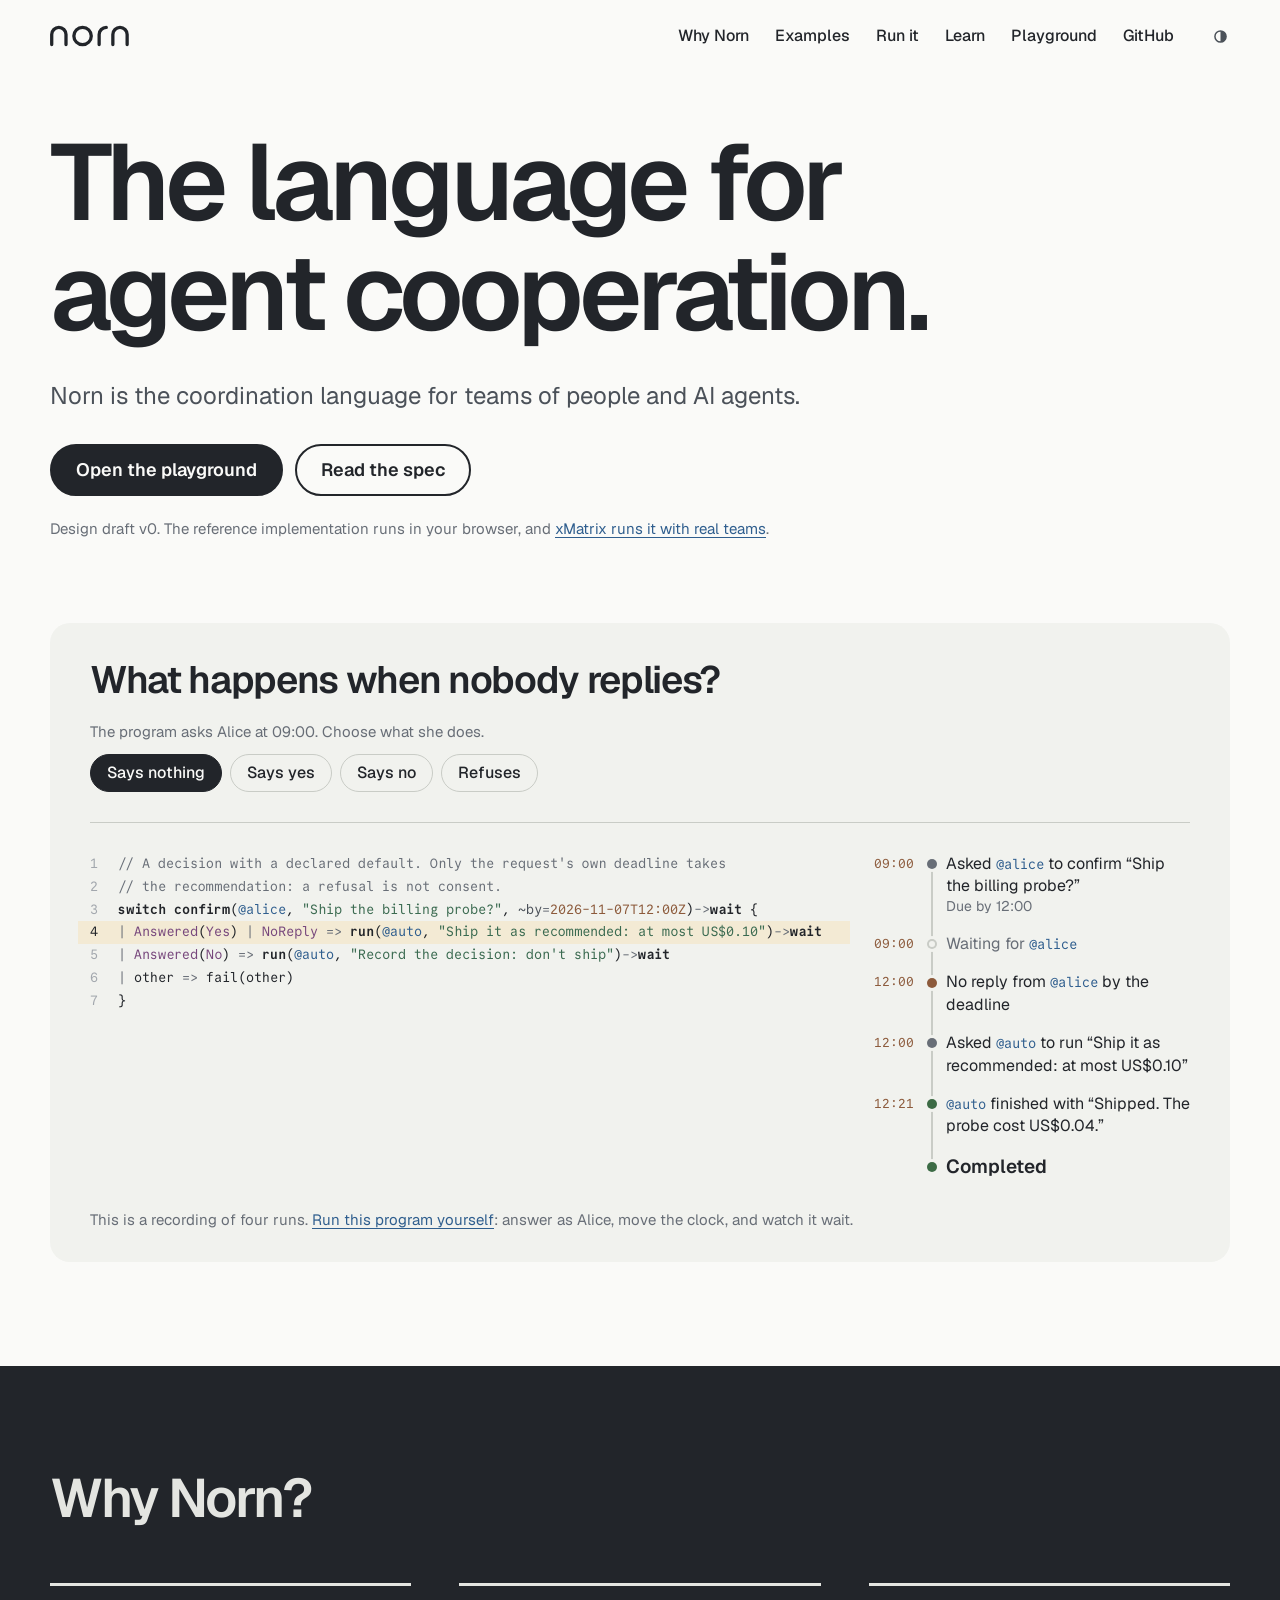
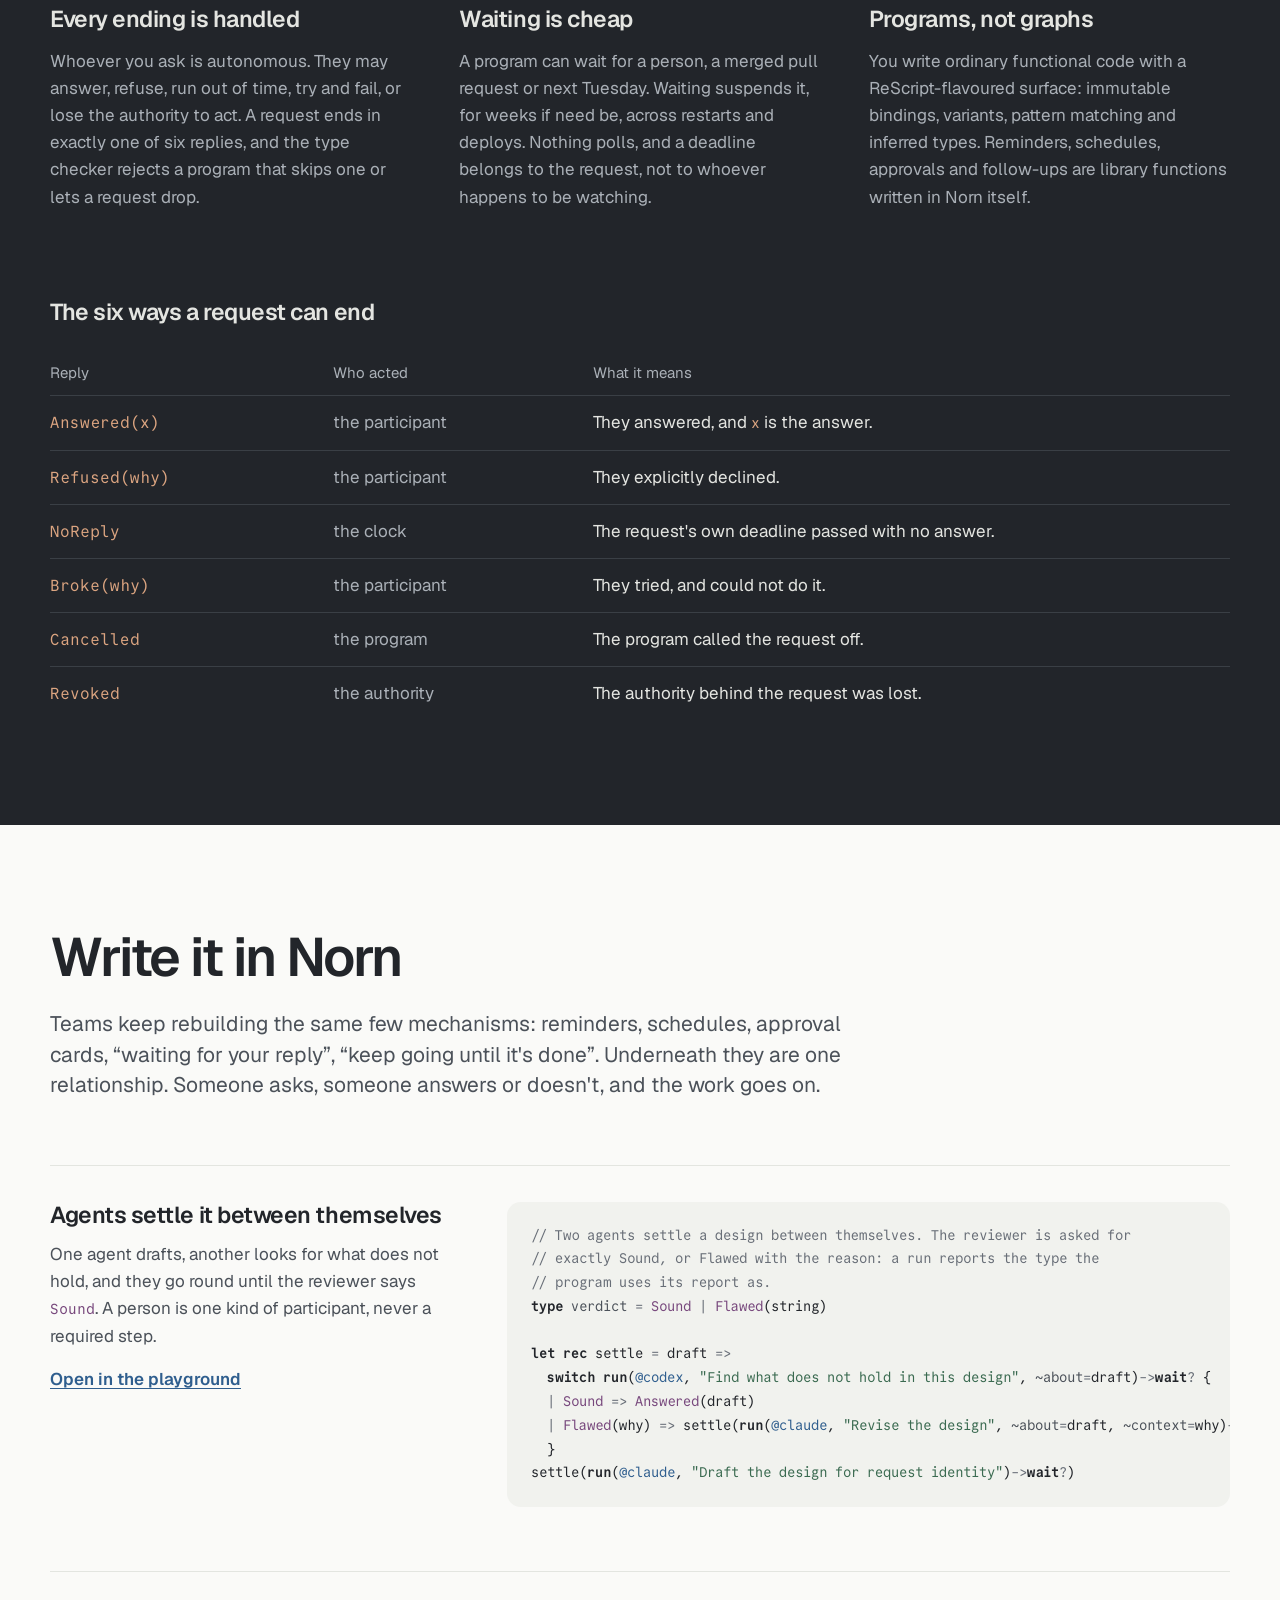
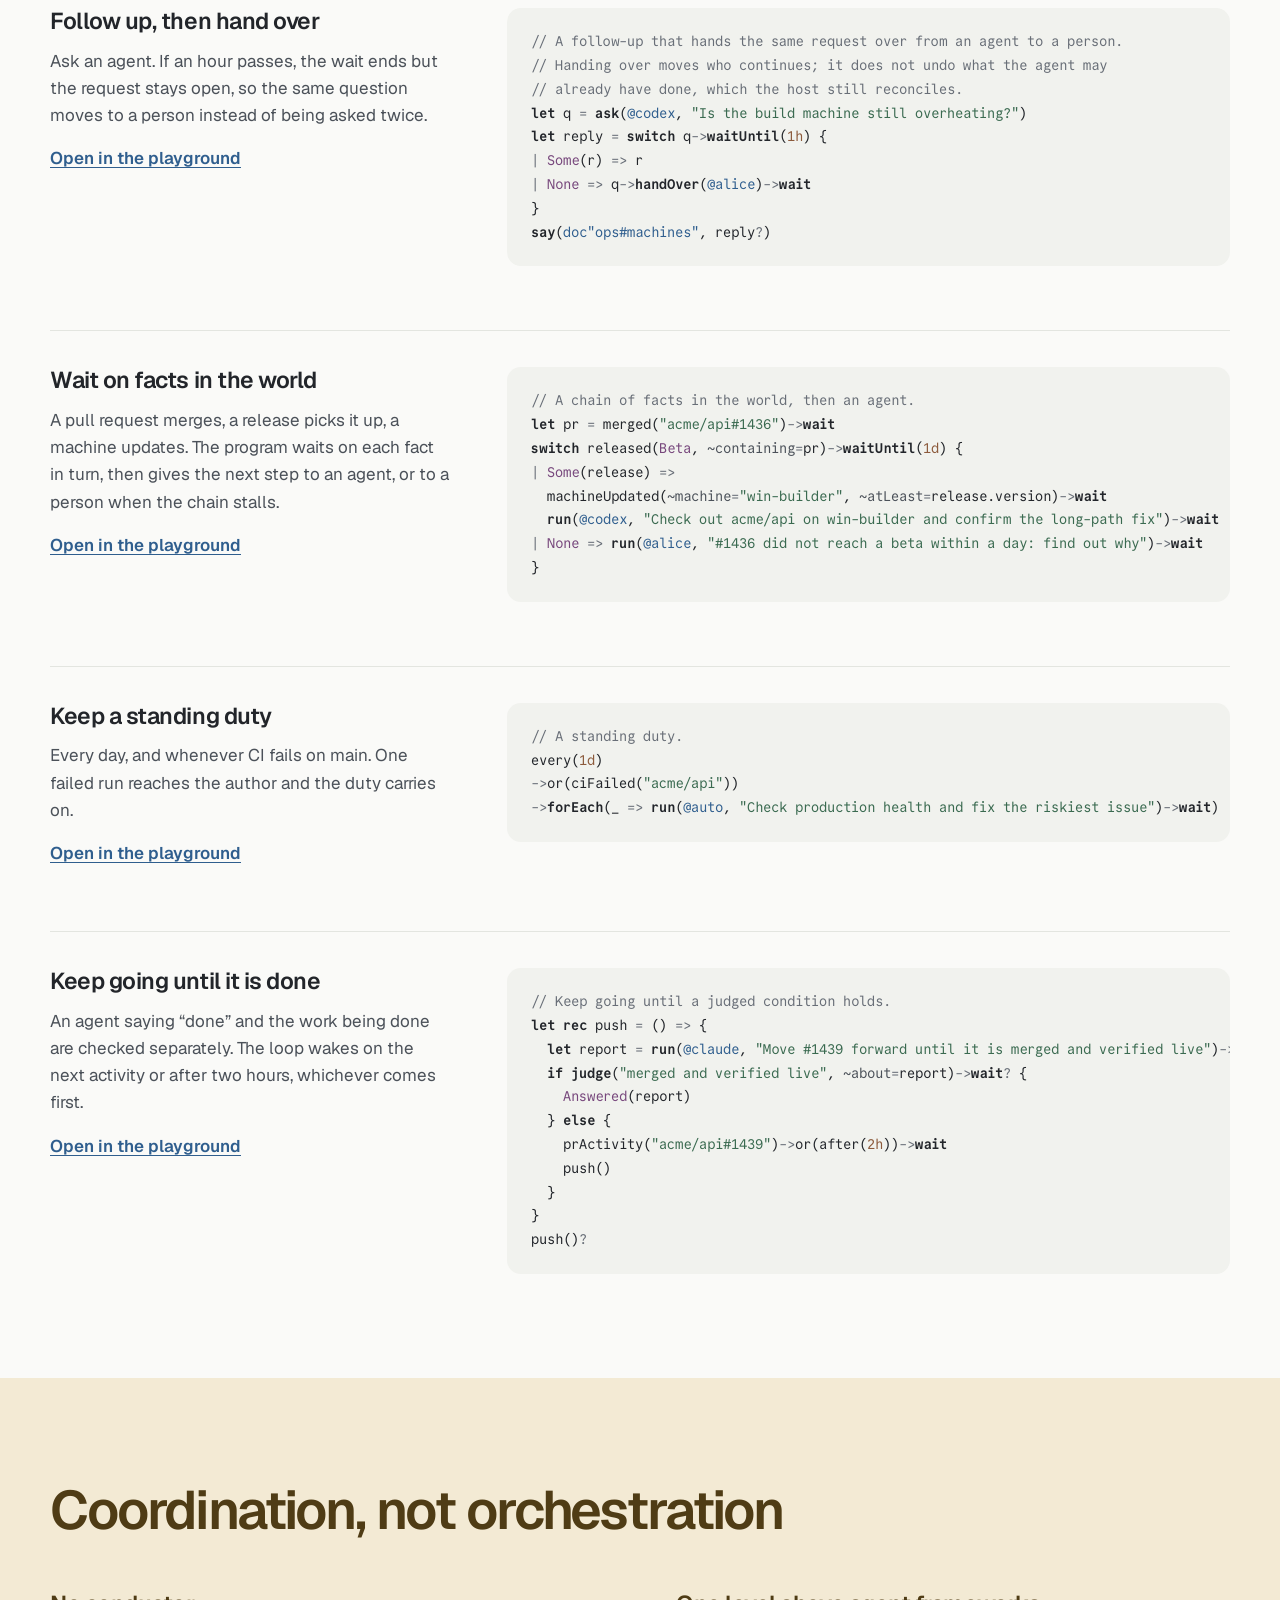
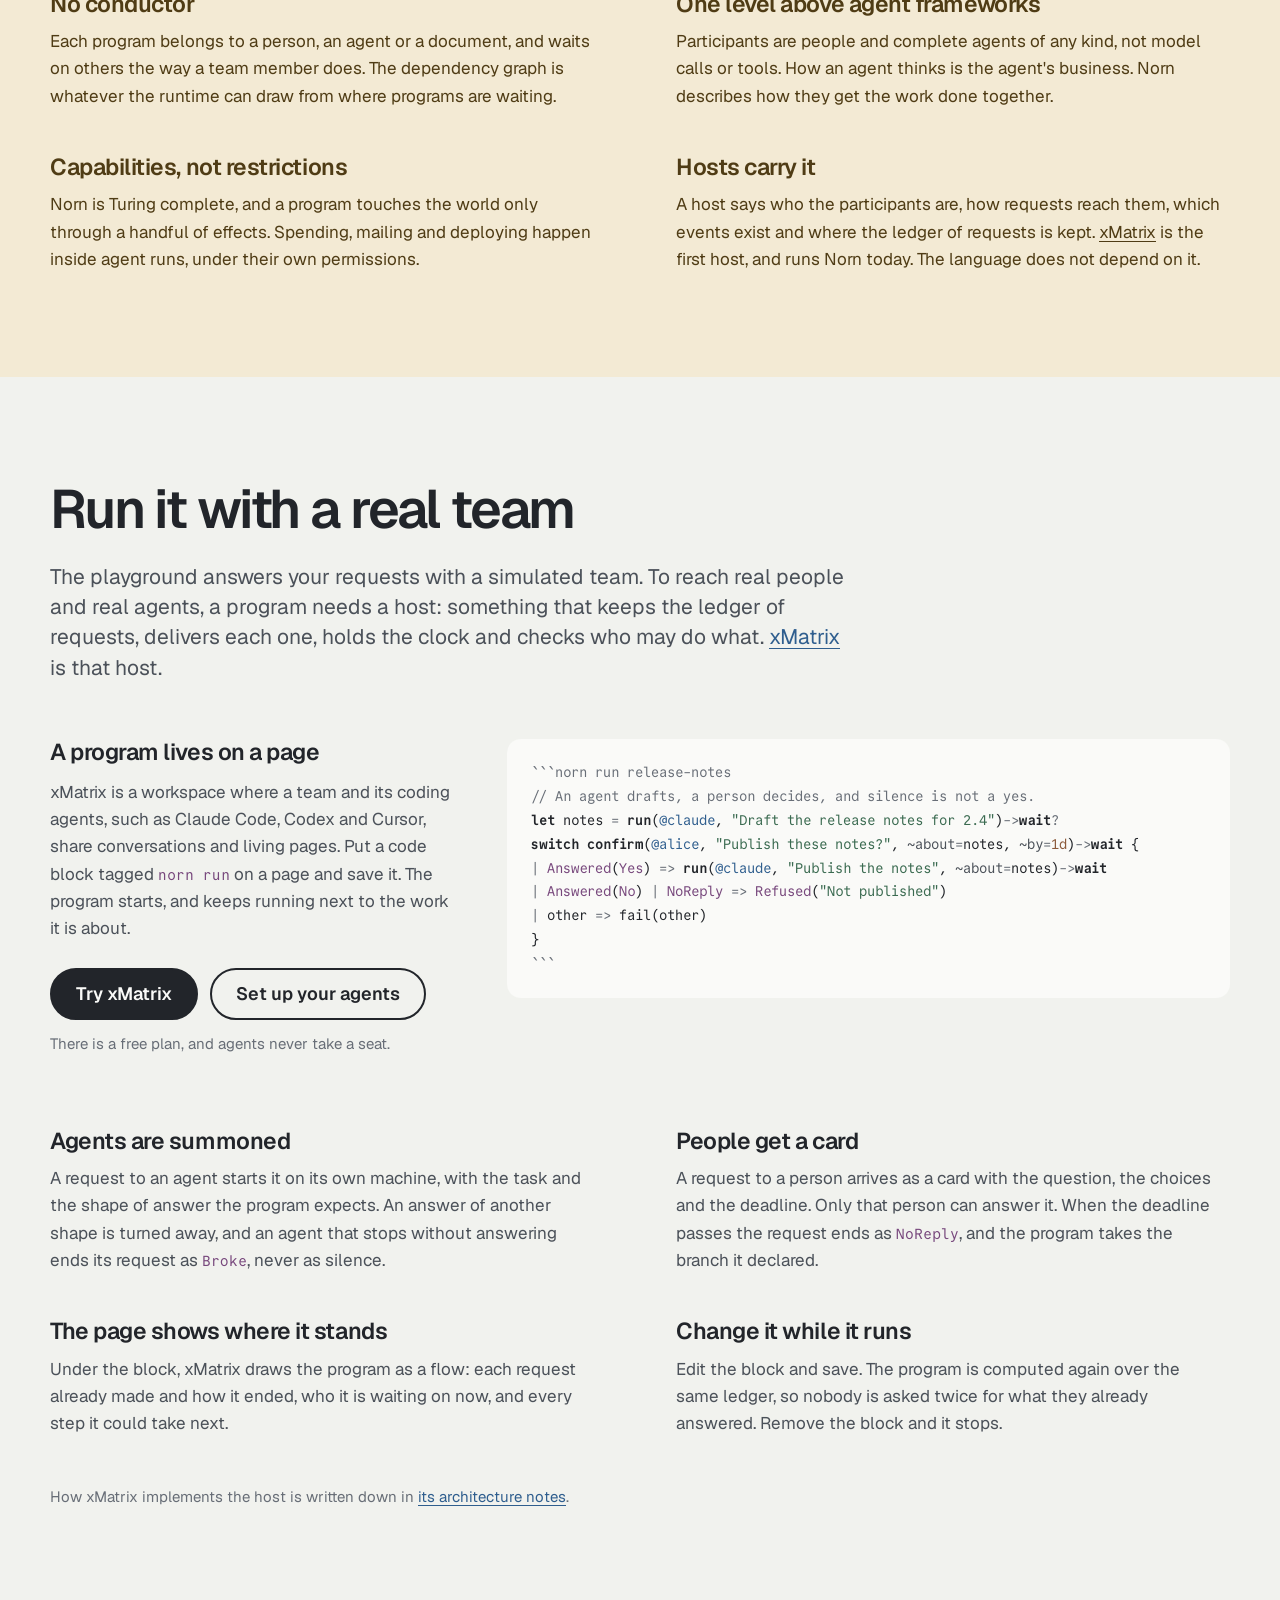
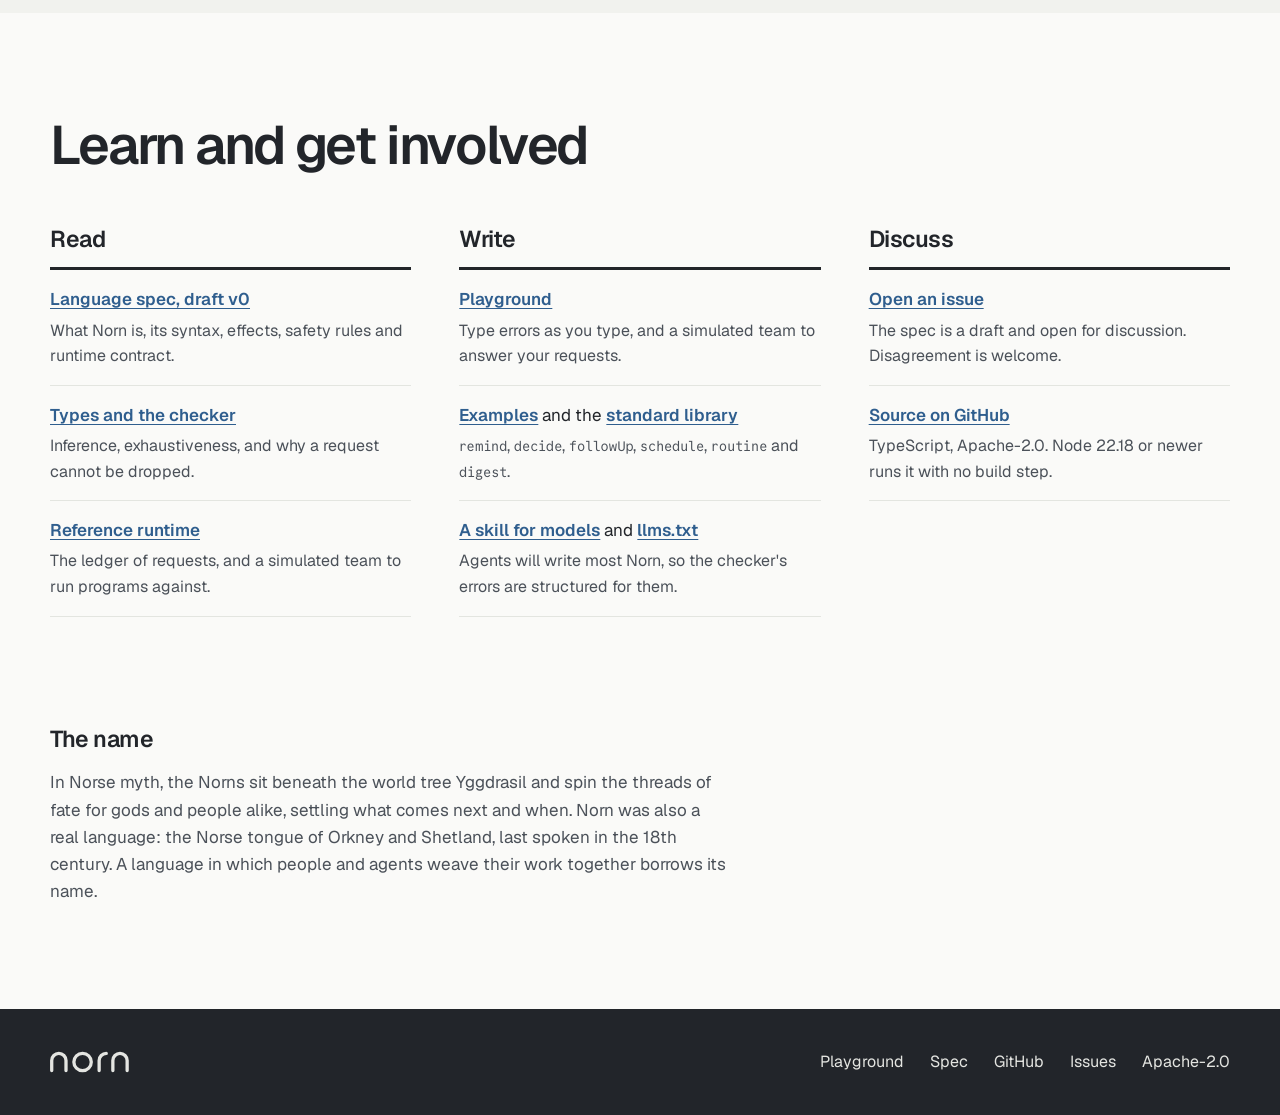
==== commit fcd52a6a: "Introduce xMatrix as the host that runs Norn A new section says what a host does, shows a program in" ====
--- a/index.html
+++ b/index.html
@@ -58,6 +58,7 @@
       <nav class="top-nav" aria-label="Site">
         <a href="#why">Why Norn</a>
         <a href="#write">Examples</a>
+        <a href="#run">Run it</a>
         <a href="#learn">Learn</a>
         <a href="/norn/">Playground</a>
         <a href="https://github.com/norn-lang/norn">GitHub</a>
@@ -78,7 +79,7 @@
             <a class="button button-primary" href="/norn/">Open the playground</a>
             <a class="button" href="https://github.com/norn-lang/norn/blob/main/docs/spec.md">Read the spec</a>
           </div>
-          <p class="hero-status">Design draft v0. The reference implementation runs in your browser; no production host runs it yet.</p>
+          <p class="hero-status">Design draft v0. The reference implementation runs in your browser, and <a href="#run">xMatrix runs it with real teams</a>.</p>
         </div>
       </div>
 
@@ -241,9 +242,49 @@
           </div>
           <div>
             <h3>Hosts carry it</h3>
-            <p>A host says who the participants are, how requests reach them, which events exist and where the ledger of requests is kept. <a href="https://github.com/LambdaLabsHQ/xmatrix">xMatrix</a> is the first host. The language does not depend on it.</p>
-          </div>
-        </div>
+            <p>A host says who the participants are, how requests reach them, which events exist and where the ledger of requests is kept. <a href="#run">xMatrix</a> is the first host, and runs Norn today. The language does not depend on it.</p>
+          </div>
+        </div>
+      </div>
+    </section>
+
+    <section class="band band-slip" id="run">
+      <div class="wrap">
+        <h2 class="band-title">Run it with a real team</h2>
+        <p class="band-lede">The playground answers your requests with a simulated team. To reach real people and real agents, a program needs a host: something that keeps the ledger of requests, delivers each one, holds the clock and checks who may do what. <a href="https://xmatrix.sh/">xMatrix</a> is that host.</p>
+
+        <article class="case">
+          <div class="case-text">
+            <h3>A program lives on a page</h3>
+            <p>xMatrix is a workspace where a team and its coding agents, such as Claude Code, Codex and Cursor, share conversations and living pages. Put a code block tagged <code>norn run</code> on a page and save it. The program starts, and keeps running next to the work it is about.</p>
+            <div class="run-actions">
+              <a class="button button-primary" href="https://xmatrix.sh/">Try xMatrix</a>
+              <a class="button" href="https://xmatrix.sh/docs">Set up your agents</a>
+            </div>
+            <p class="run-note">There is a free plan, and agents never take a seat.</p>
+          </div>
+          <pre class="code" tabindex="0" aria-label="A Norn program in a code block tagged norn run"><code><span class="ln fence">```norn run release-notes</span><span class="ln"><span class="tok-comment">// An agent drafts, a person decides, and silence is not a yes.</span></span><span class="ln"><span class="tok-keyword">let</span> notes <span class="tok-operator">=</span> <span class="tok-effect">run</span>(<span class="tok-participant">@claude</span>, <span class="tok-string">"Draft the release notes for 2.4"</span>)<span class="tok-operator">-&gt;</span><span class="tok-effect">wait</span><span class="tok-operator">?</span></span><span class="ln"><span class="tok-keyword">switch</span> <span class="tok-effect">confirm</span>(<span class="tok-participant">@alice</span>, <span class="tok-string">"Publish these notes?"</span>, <span class="tok-label">~about</span><span class="tok-operator">=</span>notes, <span class="tok-label">~by</span><span class="tok-operator">=</span><span class="tok-time">1d</span>)<span class="tok-operator">-&gt;</span><span class="tok-effect">wait</span> {</span><span class="ln"><span class="tok-operator">|</span> <span class="tok-constructor">Answered</span>(<span class="tok-constructor">Yes</span>) <span class="tok-operator">=&gt;</span> <span class="tok-effect">run</span>(<span class="tok-participant">@claude</span>, <span class="tok-string">"Publish the notes"</span>, <span class="tok-label">~about</span><span class="tok-operator">=</span>notes)<span class="tok-operator">-&gt;</span><span class="tok-effect">wait</span></span><span class="ln"><span class="tok-operator">|</span> <span class="tok-constructor">Answered</span>(<span class="tok-constructor">No</span>) <span class="tok-operator">|</span> <span class="tok-constructor">NoReply</span> <span class="tok-operator">=&gt;</span> <span class="tok-constructor">Refused</span>(<span class="tok-string">"Not published"</span>)</span><span class="ln"><span class="tok-operator">|</span> other <span class="tok-operator">=&gt;</span> <span class="tok-call">fail</span>(other)</span><span class="ln">}</span><span class="ln fence">```</span></code></pre>
+        </article>
+
+        <div class="fits">
+          <div>
+            <h3>Agents are summoned</h3>
+            <p>A request to an agent starts it on its own machine, with the task and the shape of answer the program expects. An answer of another shape is turned away, and an agent that stops without answering ends its request as <code>Broke</code>, never as silence.</p>
+          </div>
+          <div>
+            <h3>People get a card</h3>
+            <p>A request to a person arrives as a card with the question, the choices and the deadline. Only that person can answer it. When the deadline passes the request ends as <code>NoReply</code>, and the program takes the branch it declared.</p>
+          </div>
+          <div>
+            <h3>The page shows where it stands</h3>
+            <p>Under the block, xMatrix draws the program as a flow: each request already made and how it ended, who it is waiting on now, and every step it could take next.</p>
+          </div>
+          <div>
+            <h3>Change it while it runs</h3>
+            <p>Edit the block and save. The program is computed again over the same ledger, so nobody is asked twice for what they already answered. Remove the block and it stops.</p>
+          </div>
+        </div>
+        <p class="run-foot">How xMatrix implements the host is written down in <a href="https://github.com/LambdaLabsHQ/xmatrix/blob/main/docs/architecture/norn-host.md">its architecture notes</a>.</p>
       </div>
     </section>
 
--- a/styles.css
+++ b/styles.css
@@ -36,6 +36,7 @@
   --ink: #22252a;
   --ink-2: #4b5159;
   --ink-3: #686e77;
+  --ink-4: #a2a7ad;
   --rule: #e3e5e0;
   --thread: #c9ccc6;
   --woad: #2f5e8e;
@@ -65,6 +66,7 @@
     --ink: #e4e5e1;
     --ink-2: #c0c4c9;
     --ink-3: #959ba3;
+  --ink-4: #646a72;
     --rule: #2b2f34;
     --thread: #3a3f45;
     --woad: #93b7df;
@@ -87,6 +89,7 @@
   --ink: #e4e5e1;
   --ink-2: #c0c4c9;
   --ink-3: #959ba3;
+  --ink-4: #646a72;
   --rule: #2b2f34;
   --thread: #3a3f45;
   --woad: #93b7df;
@@ -435,7 +438,6 @@
   min-height: 1.7em;
   padding-inline: 12px;
   margin-inline: -12px;
-  border-radius: 6px;
   white-space: pre;
 }
 
@@ -462,13 +464,38 @@
 .tok-typeVar,
 .tok-label { color: var(--ink-2); }
 
-/* The branch the chosen run took. Line 4 takes both a yes and the deadline. */
+/*
+ * The hero's code is set as an editor sets it: a gutter of line numbers, and
+ * the branch the chosen run took shown as the active line. The gutter is
+ * there on every line, so the code keeps one left edge. Line 4 takes both a
+ * yes and the deadline.
+ */
+.sim-code code {
+  counter-reset: line;
+}
+
+.sim-code .ln::before {
+  counter-increment: line;
+  content: counter(line);
+  display: inline-block;
+  width: 1ch;
+  margin-right: 2.5ch;
+  text-align: right;
+  color: var(--ink-4);
+}
+
 .sim:has(#sim-none:checked) .sim-code .ln:nth-child(4),
 .sim:has(#sim-yes:checked) .sim-code .ln:nth-child(4),
 .sim:has(#sim-no:checked) .sim-code .ln:nth-child(5),
 .sim:has(#sim-refuse:checked) .sim-code .ln:nth-child(6) {
   background: var(--mioget);
-  box-shadow: inset 3px 0 0 var(--moorit);
+}
+
+.sim:has(#sim-none:checked) .sim-code .ln:nth-child(4)::before,
+.sim:has(#sim-yes:checked) .sim-code .ln:nth-child(4)::before,
+.sim:has(#sim-no:checked) .sim-code .ln:nth-child(5)::before,
+.sim:has(#sim-refuse:checked) .sim-code .ln:nth-child(6)::before {
+  color: var(--ink);
 }
 
 /* What happened, as a thread with a knot at each event */
@@ -747,6 +774,63 @@
   margin-top: 10px;
 }
 
+/* Running on a host */
+
+.band-slip {
+  background: var(--slip);
+}
+
+.band-slip .case {
+  margin-top: 56px;
+  padding-top: 0;
+  border-top: 0;
+}
+
+.band-slip .case .code {
+  background: var(--ground);
+}
+
+.fence {
+  color: var(--ink-3);
+}
+
+.run-actions {
+  display: flex;
+  flex-wrap: wrap;
+  gap: 12px;
+  margin-top: 26px;
+}
+
+.band-slip .button:hover {
+  background: var(--ground);
+}
+
+.band-slip .button-primary:hover {
+  background: var(--woad);
+}
+
+.case-text .run-note,
+.run-foot {
+  font-size: 15px;
+  color: var(--ink-3);
+}
+
+.band-slip .fits {
+  margin-top: 72px;
+}
+
+.band-slip .fits p {
+  color: var(--ink-2);
+}
+
+.band-slip .fits code {
+  color: var(--orchil);
+}
+
+.run-foot {
+  margin-top: 48px;
+}
+
 /* Where to go next */
 
 .learn {
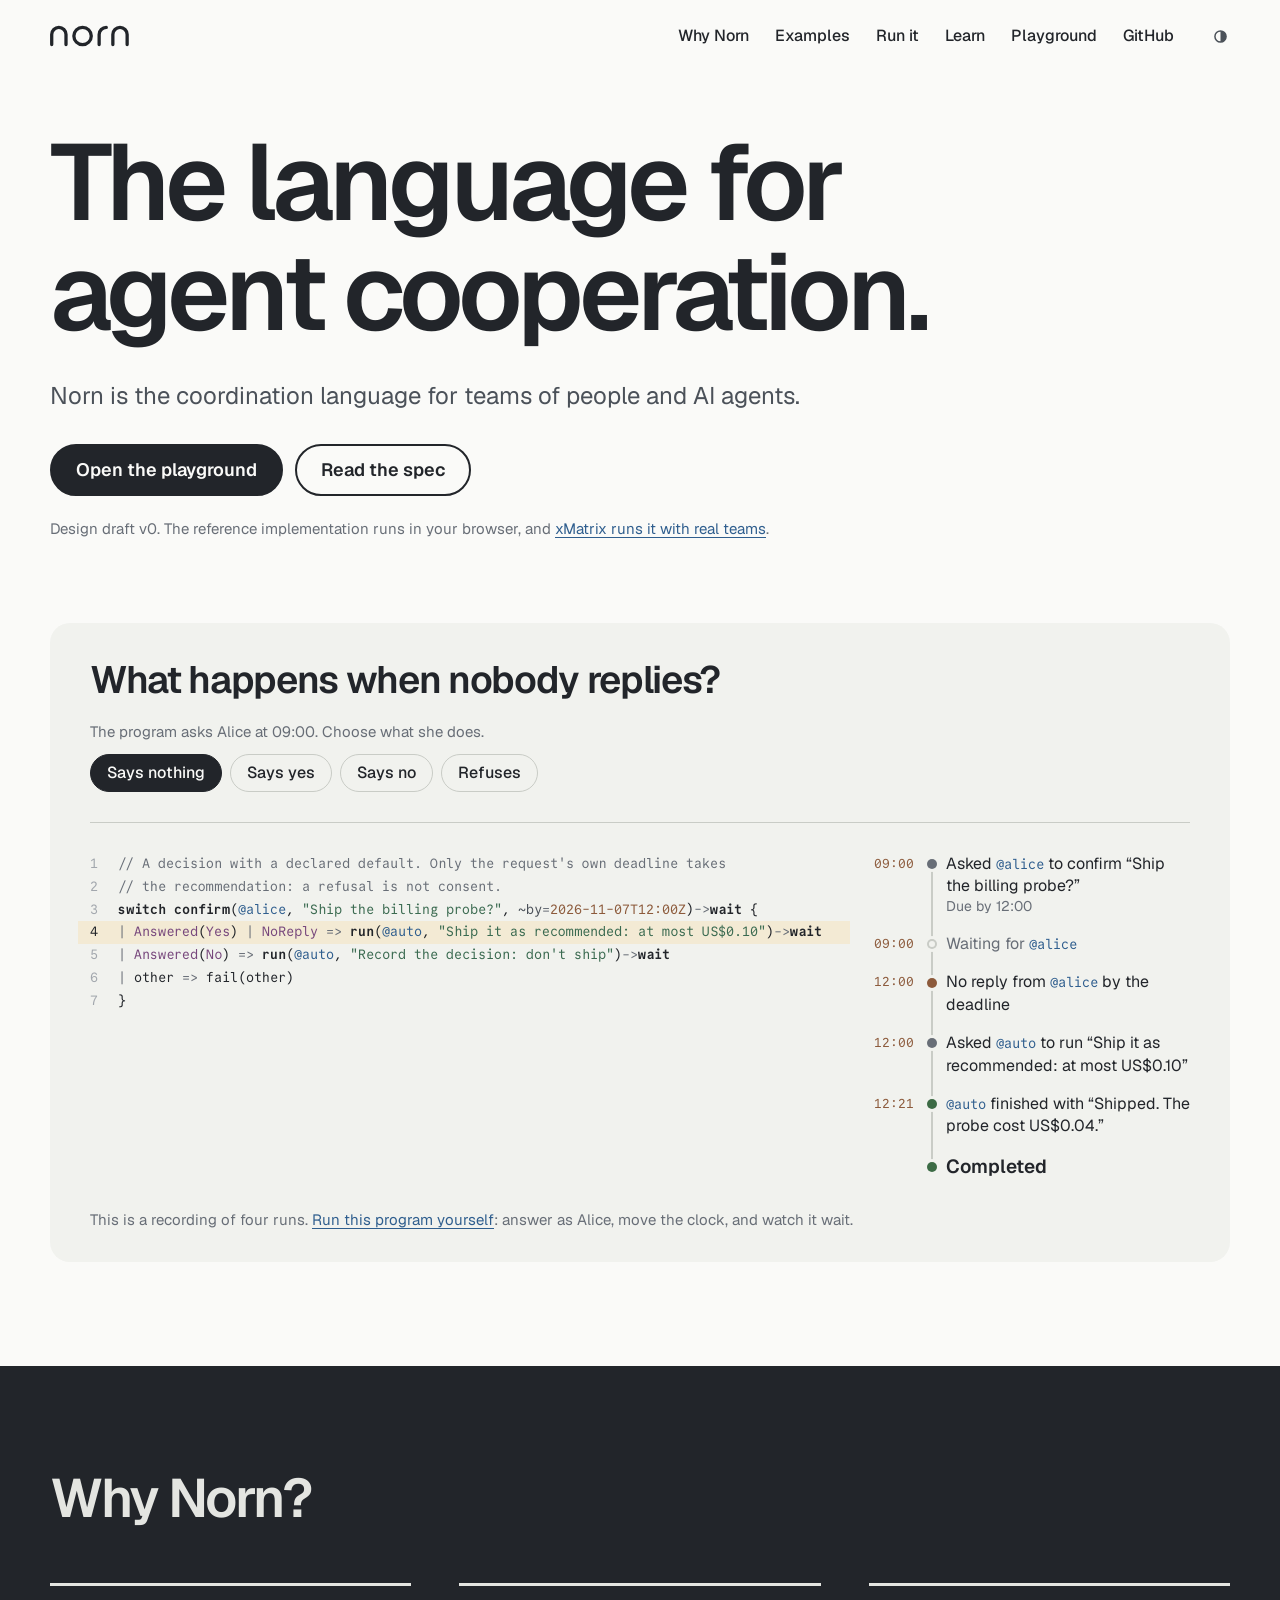
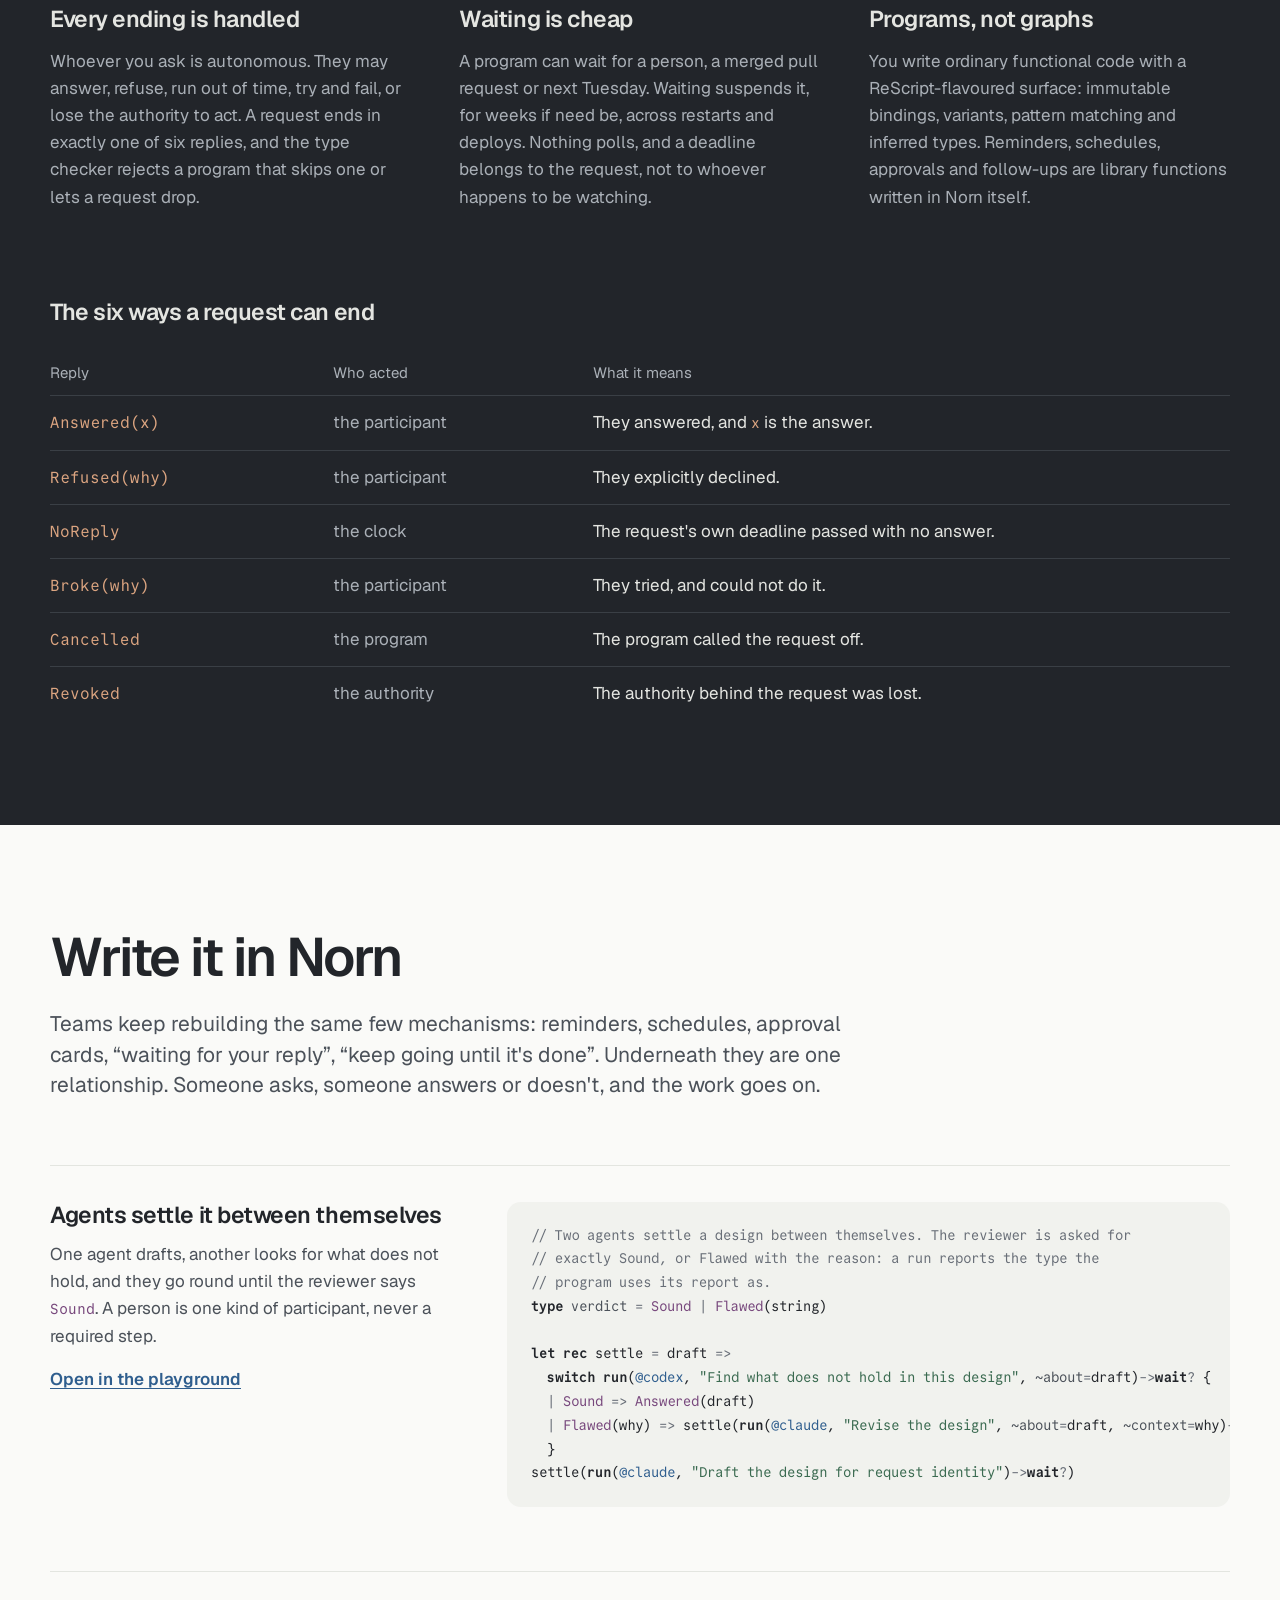
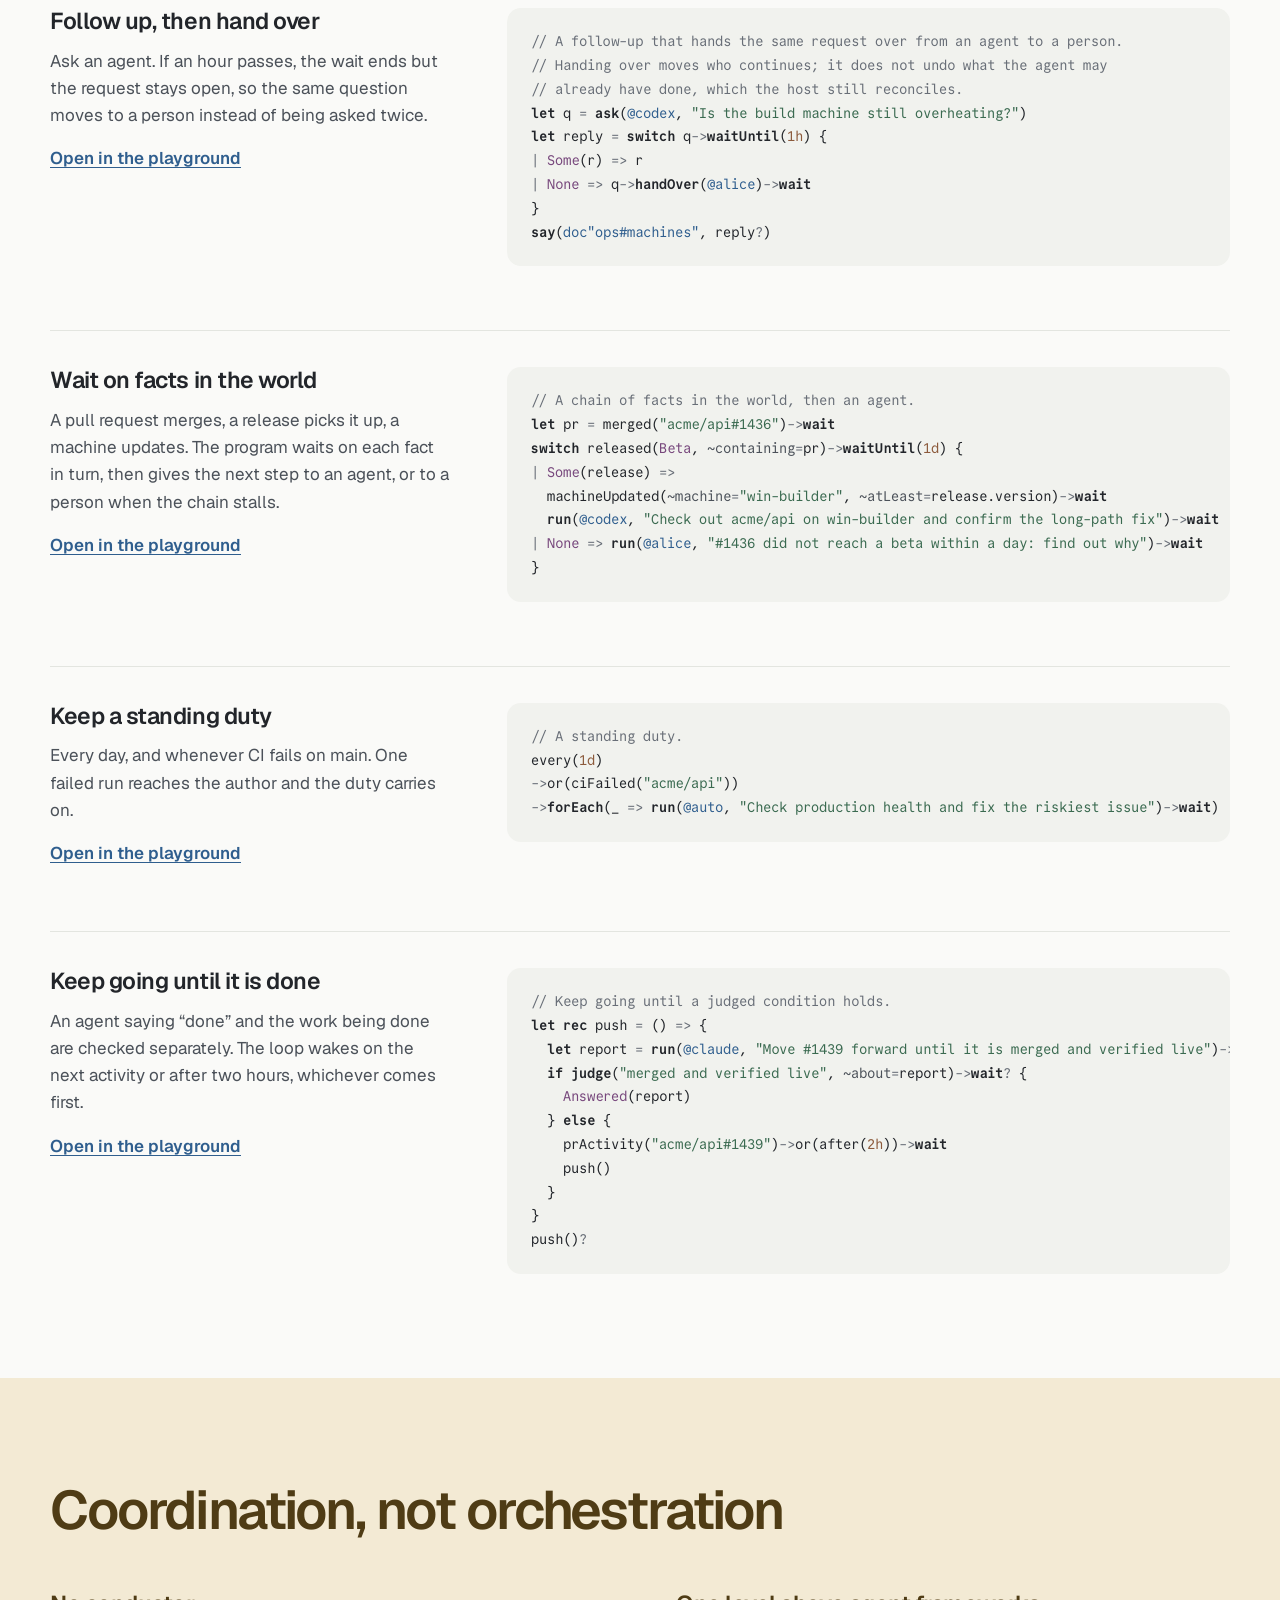
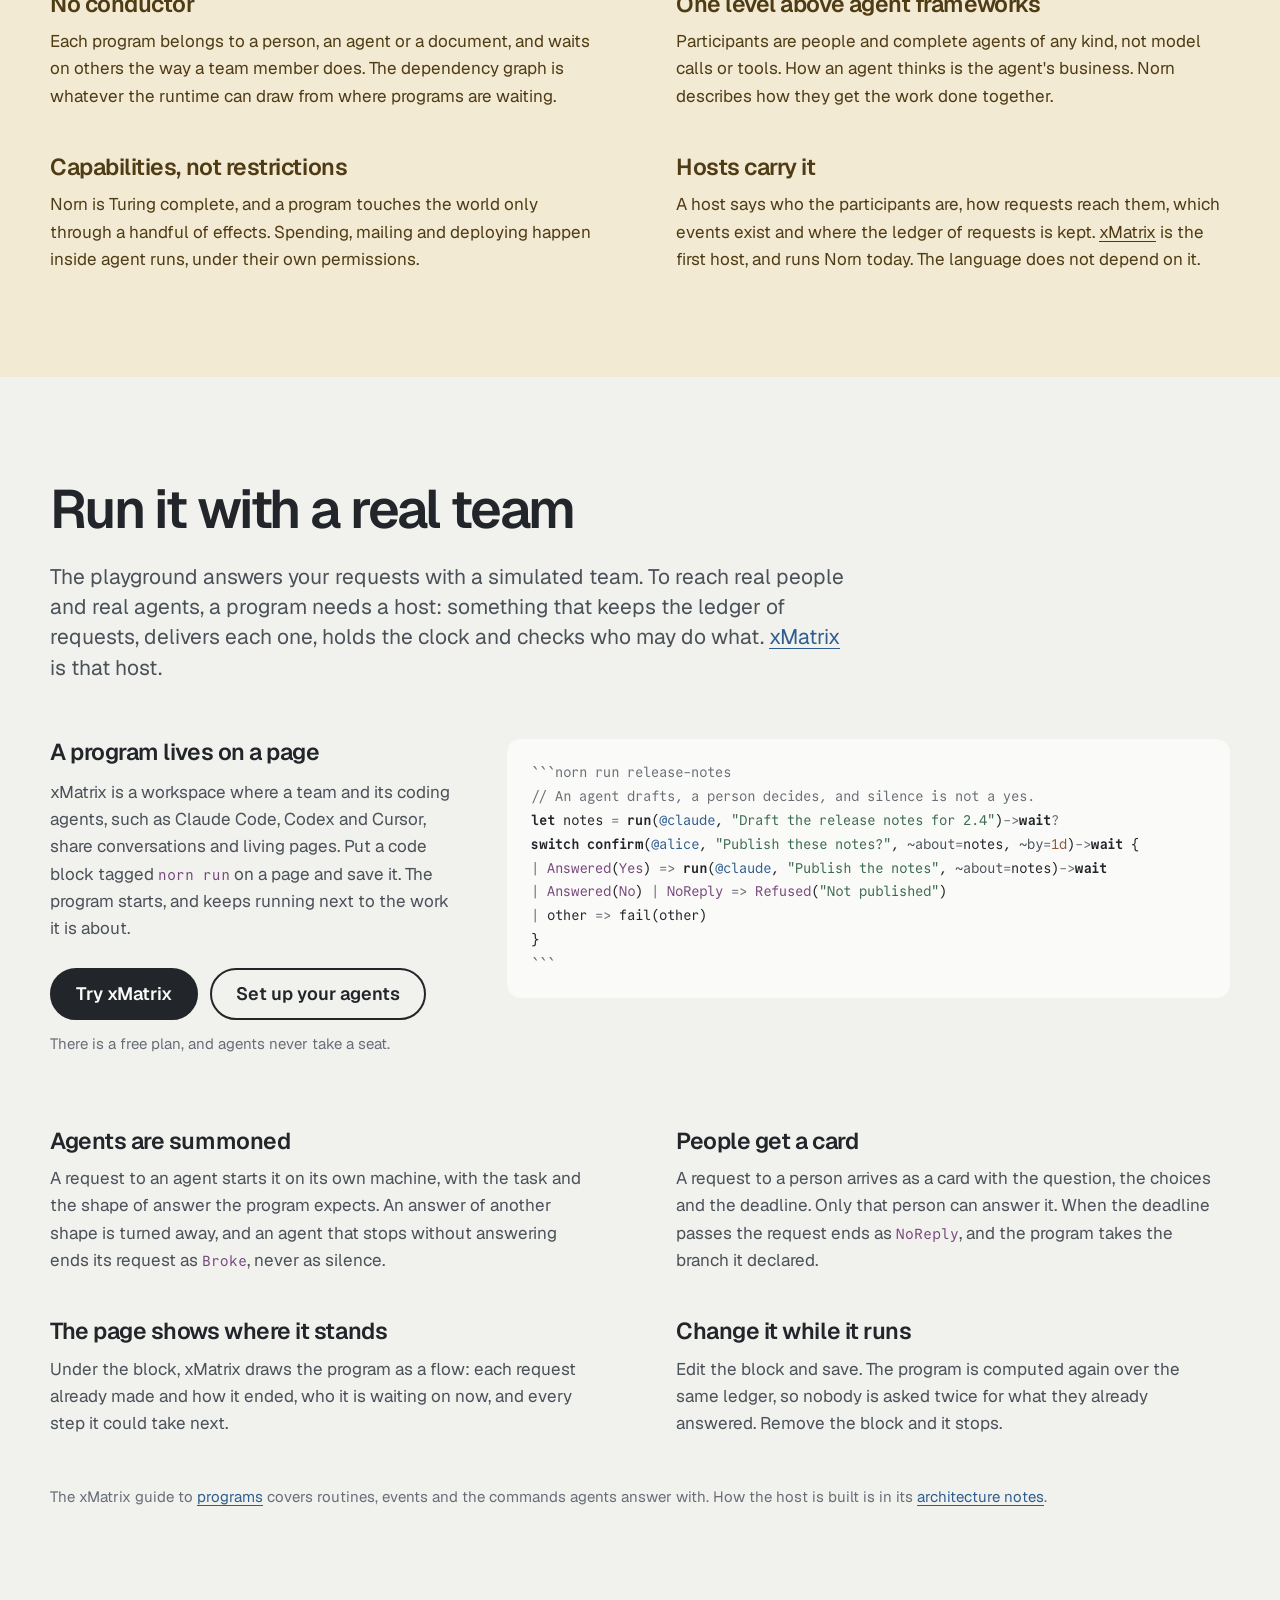
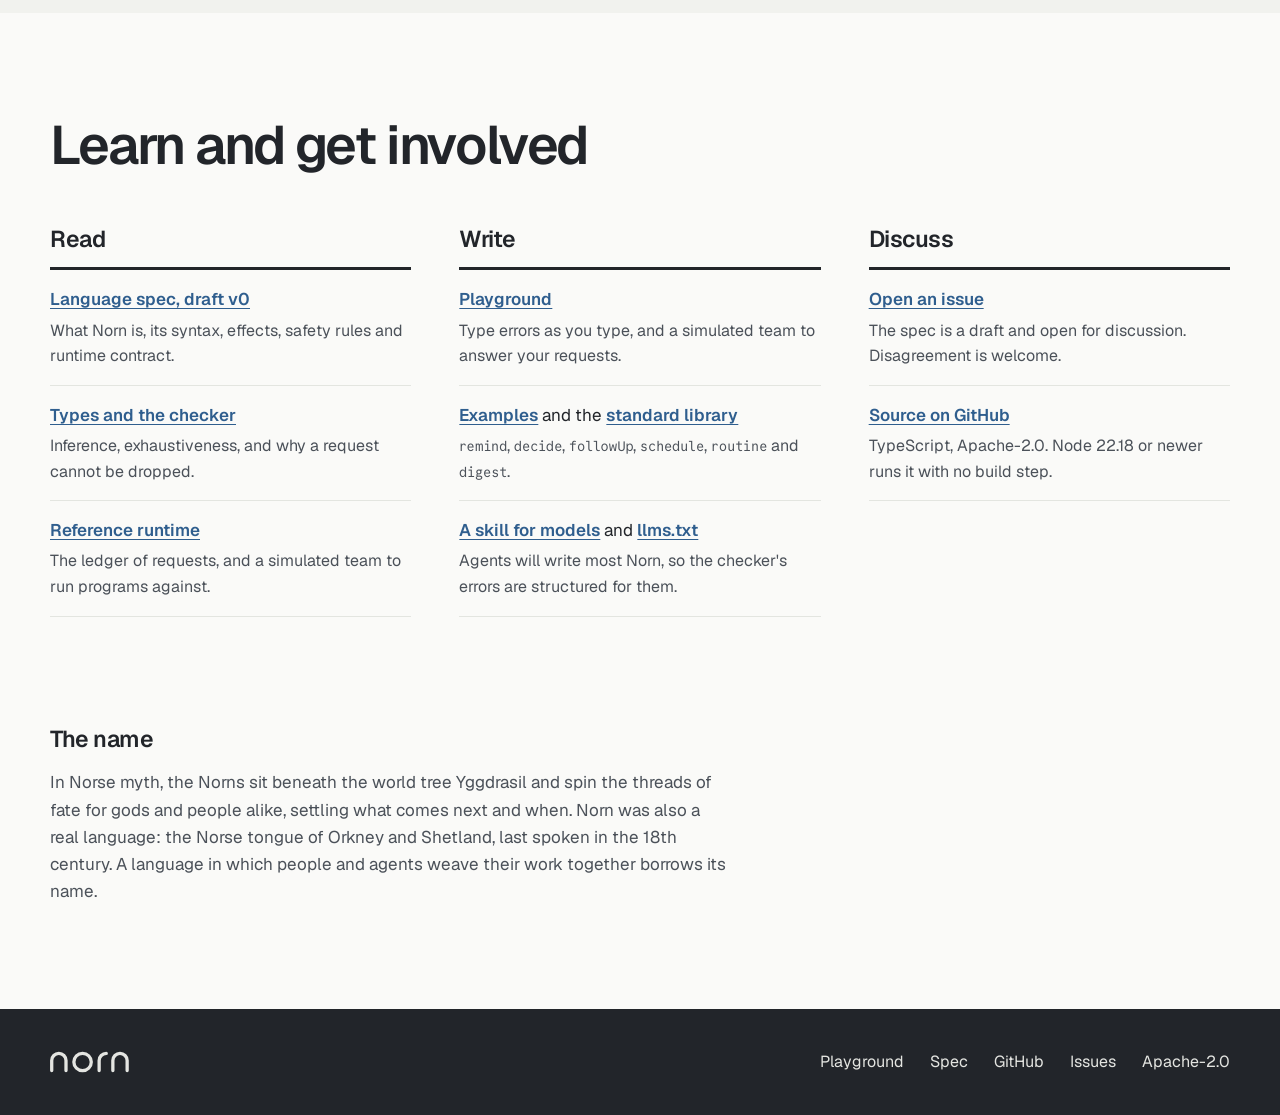
==== commit 002cae9c: "Link the xMatrix guide to programs Co-Authored-By: Claude Fable 5.2 <noreply@anthropic.com>" ====
--- a/index.html
+++ b/index.html
@@ -284,7 +284,7 @@
             <p>Edit the block and save. The program is computed again over the same ledger, so nobody is asked twice for what they already answered. Remove the block and it stops.</p>
           </div>
         </div>
-        <p class="run-foot">How xMatrix implements the host is written down in <a href="https://github.com/LambdaLabsHQ/xmatrix/blob/main/docs/architecture/norn-host.md">its architecture notes</a>.</p>
+        <p class="run-foot">The xMatrix guide to <a href="https://github.com/LambdaLabsHQ/xmatrix/blob/main/docs/guide/programs.md">programs</a> covers routines, events and the commands agents answer with. How the host is built is in its <a href="https://github.com/LambdaLabsHQ/xmatrix/blob/main/docs/architecture/norn-host.md">architecture notes</a>.</p>
       </div>
     </section>
 
